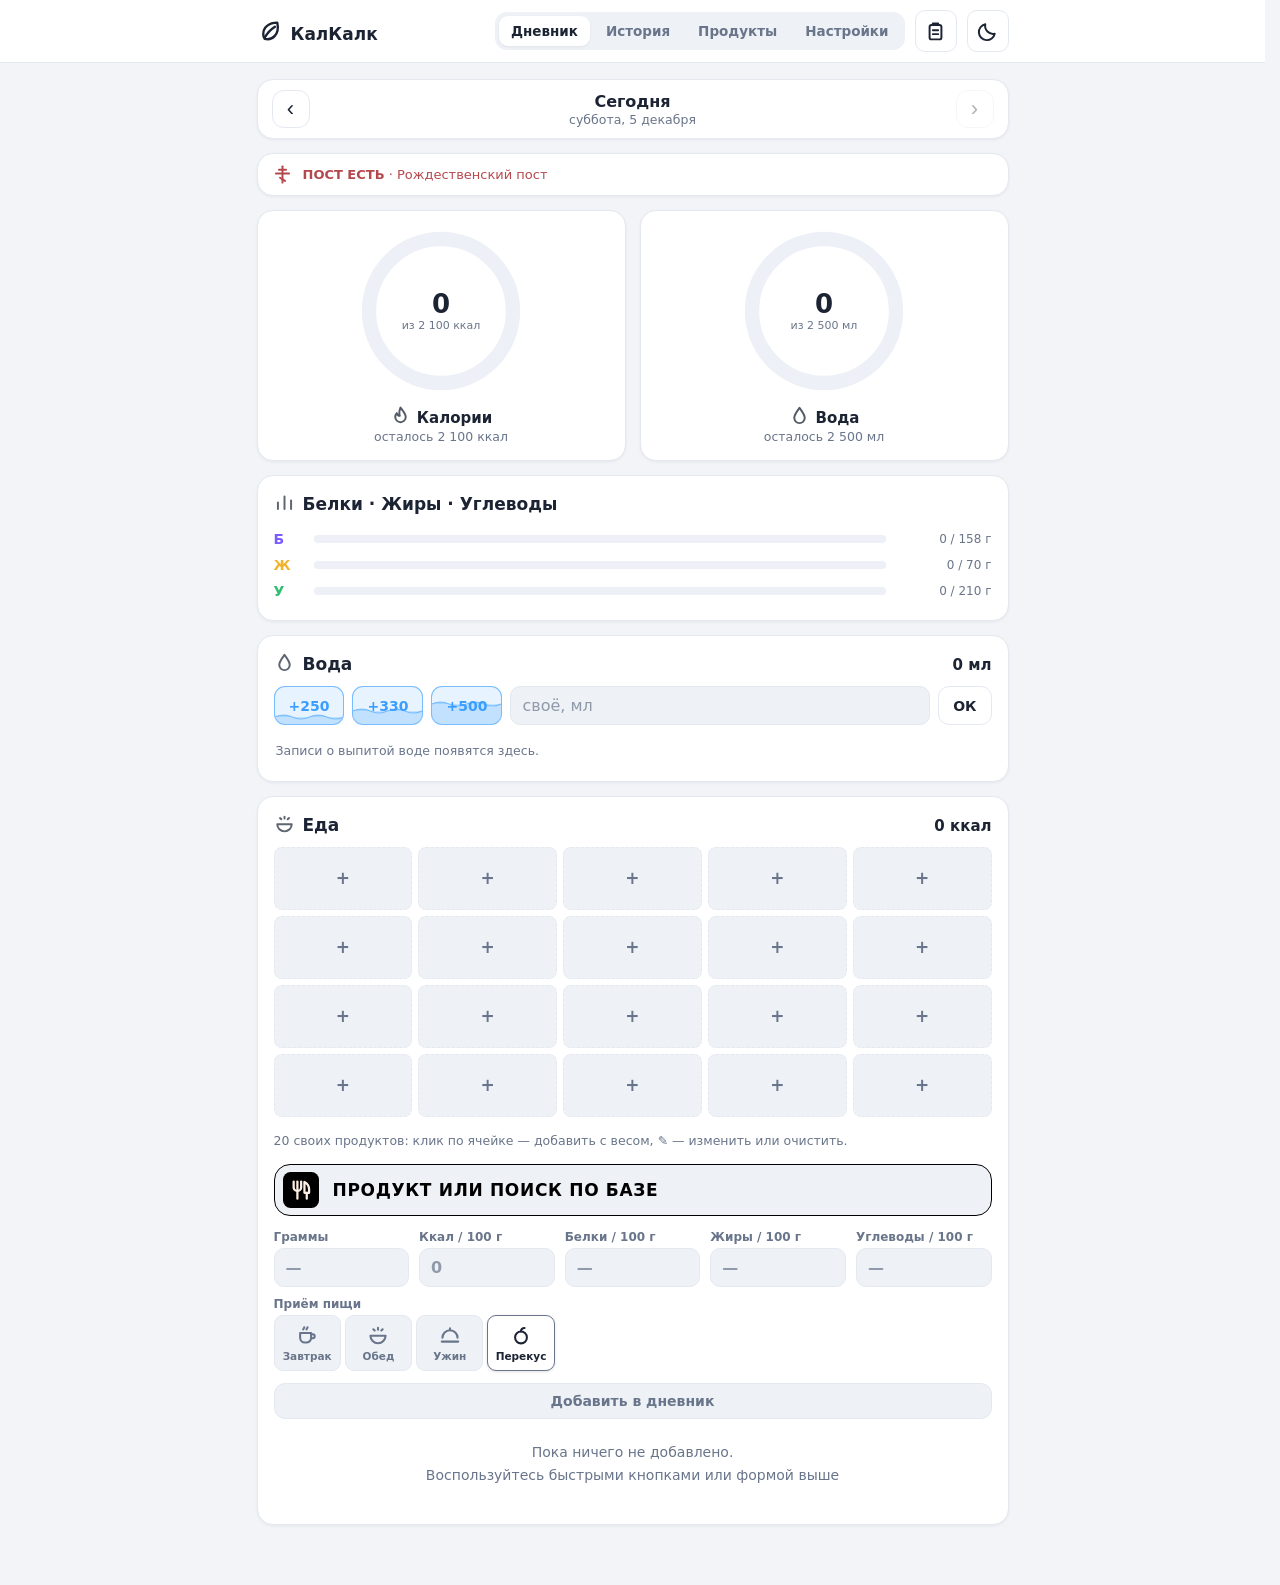
==== calcalk/index.html @ 1eb7617d "CalCalk: +4px left padding for meal icons in plate (styles.css v53)" ====
<!DOCTYPE html>
<html lang="ru">
<head>
<meta charset="UTF-8">
<meta name="viewport" content="width=device-width, initial-scale=1.0, viewport-fit=cover">
<meta name="description" content="КалКалк — простой трекер калорий и воды. Данные хранятся в вашем браузере.">
<title>КалКалк — калории и вода</title>
<link rel="icon" href="data:image/svg+xml,%3Csvg xmlns='http://www.w3.org/2000/svg' viewBox='0 0 100 100'%3E%3Ctext y='.9em' font-size='90'%3E%F0%9F%A5%97%3C/text%3E%3C/svg%3E">
<script>
/* Раннее применение темы, чтобы не мигал светлый фон в тёмной теме */
(function () {
  var t = null;
  try {
    var raw = localStorage.getItem('calcalk_v1');
    if (raw) { var s = JSON.parse(raw); if (s && s.settings) t = s.settings.theme; }
  } catch (e) {}
  if (t !== 'light' && t !== 'dark') {
    t = window.matchMedia && matchMedia('(prefers-color-scheme: dark)').matches ? 'dark' : 'light';
  }
  document.documentElement.dataset.theme = t;
})();
</script>
<link rel="stylesheet" href="styles.css?v=53">
</head>
<body>

<header class="topbar">
  <div class="topbar-inner">
    <div class="brand"><span class="ic" data-ico="leaf"></span>КалКалк</div>
    <nav class="tabs">
      <button class="tab active" data-tab="diary">Дневник</button>
      <button class="tab" data-tab="history">История</button>
      <button class="tab" data-tab="products">Продукты</button>
      <button class="tab" data-tab="settings">Настройки</button>
    </nav>
    <a class="icon-btn" href="../" title="Вернуться в TODOCITY — списки дел" aria-label="Вернуться в TODOCITY"><span class="ic" data-ico="clipboard"></span></a>
    <button class="icon-btn" id="themeBtn" title="Сменить тему"></button>
  </div>
</header>

<main>
  <!-- ================= ДНЕВНИК ================= -->
  <section class="view" id="view-diary">

    <div class="card date-nav">
      <button class="nav-btn" id="prevDay" aria-label="Предыдущий день">‹</button>
      <div class="date-label">
        <span class="date-main" id="dateMain">Сегодня</span>
        <span class="date-sub" id="dateSub"></span>
      </div>
      <button class="nav-btn" id="nextDay" aria-label="Следующий день">›</button>
    </div>

    <div class="card fast-banner none" id="fastBanner" hidden></div>

    <div class="rings-row">
      <div class="card ring-card">
        <div class="ring-wrap">
          <svg viewBox="0 0 140 140" aria-hidden="true">
            <circle class="ring-bg" cx="70" cy="70" r="60"></circle>
            <circle class="ring-val kcal" id="kcalRing" cx="70" cy="70" r="60"></circle>
          </svg>
          <div class="ring-center">
            <span class="ring-num" id="kcalNum">0</span>
            <span class="ring-cap" id="kcalCap"></span>
          </div>
        </div>
        <div class="ring-title"><span class="ic" data-ico="flame"></span>Калории</div>
        <div class="ring-foot" id="kcalFoot"></div>
      </div>

      <div class="card ring-card">
        <div class="ring-wrap">
          <svg viewBox="0 0 140 140" aria-hidden="true">
            <circle class="ring-bg" cx="70" cy="70" r="60"></circle>
            <circle class="ring-val water" id="waterRing" cx="70" cy="70" r="60"></circle>
          </svg>
          <div class="ring-center">
            <span class="ring-num" id="waterNum">0</span>
            <span class="ring-cap" id="waterCap"></span>
          </div>
        </div>
        <div class="ring-title"><span class="ic" data-ico="droplet"></span>Вода</div>
        <div class="ring-foot" id="waterFoot"></div>
      </div>
    </div>

    <div class="card">
      <div class="section-head"><h2><span class="ic" data-ico="macro"></span>Белки · Жиры · Углеводы</h2></div>
      <div id="macrosBox"></div>
    </div>

    <div class="card section">
      <div class="section-head">
        <h2><span class="ic" data-ico="droplet"></span>Вода</h2>
        <span class="section-total" id="waterTotal">0 мл</span>
      </div>
      <div class="water-actions">
        <button type="button" class="btn water-quick" data-ml="250">+250</button>
        <button type="button" class="btn water-quick" data-ml="330">+330</button>
        <button type="button" class="btn water-quick" data-ml="500">+500</button>
        <form id="waterForm" class="water-custom">
          <input type="number" id="waterInput" min="1" step="1" placeholder="своё, мл">
          <button class="btn" type="submit">ОК</button>
        </form>
      </div>
      <div class="water-log" id="waterLog"></div>
    </div>

    <div class="card section">
      <div class="section-head">
        <h2><span class="ic" data-ico="bowl"></span>Еда</h2>
        <span class="section-total" id="kcalTotal">0 ккал</span>
      </div>
      <div class="quick-chips" id="quickChips"></div>
      <p class="hint">20 своих продуктов: клик по ячейке — добавить с весом, <b>✎</b> — изменить или очистить.</p>

      <form id="foodForm" class="food-form" autocomplete="off">
        <div class="food-name-wrap">
          <span class="ic field-ic" data-ico="utensils"></span>
          <input id="foodName" placeholder="Продукт или поиск по базе">
          <div class="suggest" id="suggestBox"></div>
        </div>
        <div class="food-grid">
          <label>Граммы<input id="foodGrams" type="number" min="0" step="1" placeholder="—"></label>
          <label>Ккал / 100 г<input id="foodKcal" type="number" min="0" step="1" placeholder="0" required></label>
          <label>Белки / 100 г<input id="foodP" type="number" min="0" step="0.1" placeholder="—"></label>
          <label>Жиры / 100 г<input id="foodF" type="number" min="0" step="0.1" placeholder="—"></label>
          <label>Углеводы / 100 г<input id="foodC" type="number" min="0" step="0.1" placeholder="—"></label>
          <label class="span2">Приём пищи<div class="meal-picker" id="mealPicker"></div><input type="hidden" id="foodMeal" value=""></label>
        </div>
        <div class="food-submit-row">
          <button class="btn primary" type="submit" id="addFoodBtn">Добавить в дневник</button>
          <button class="btn" type="button" id="cancelFoodBtn" hidden title="Очистить форму ввода">Отмена</button>
        </div>
      </form>

      <div id="mealList"></div>
    </div>
  </section>

  <!-- ================= ИСТОРИЯ ================= -->
  <section class="view hidden" id="view-history">
    <h2 class="view-title"><span class="ic big" data-ico="chart"></span>История</h2>
    <div class="card" id="historyBox"></div>
    <p class="hint center">Нажмите на день, чтобы открыть его в дневнике.</p>
  </section>

  <!-- ================= БАЗА ПРОДУКТОВ ================= -->
  <section class="view hidden" id="view-products">
    <h2 class="view-title"><span class="ic big" data-ico="list"></span>База продуктов</h2>
    <div class="card">
      <div class="products-toolbar">
        <input id="dbSearch" type="text" placeholder="Поиск по названию…" maxlength="40">
        <button class="btn primary" id="dbAddBtn" type="button">+ Добавить</button>
      </div>
      <div id="dbList"></div>
      <p class="hint">Значения — на 100 г. Правки и свои продукты сохраняются в аккаунте и синхронизируются.</p>
    </div>
  </section>

  <!-- ================= НАСТРОЙКИ ================= -->
  <section class="view hidden" id="view-settings">
    <h2 class="view-title"><span class="ic big" data-ico="sliders"></span>Настройки</h2>

    <div class="card" id="accountCard" style="display:none">
      <h3 class="card-title"><span class="ic" data-ico="user"></span>Аккаунт</h3>
      <p class="hint" style="margin:0 0 8px">Единый аккаунт с TODOCITY — дневник синхронизируется с сервером. Вход и выход — в настройках TODOCITY.</p>
      <p style="margin:0;font-weight:700"><span id="accountName"></span> · <span id="accountSyncStatus" style="font-weight:400;opacity:.7"></span></p>
      <div class="btn-row" style="margin-top:10px">
        <button class="btn" id="ccSyncBtn"><span class="ic" data-ico="sync"></span>Синхронизировать</button>
        <a class="btn" href="../" style="text-decoration:none">← В TODOCITY</a>
      </div>
    </div>

    <div class="card">
      <h3 class="card-title"><span class="ic" data-ico="user"></span>Профиль</h3>
      <div class="food-grid">
        <label>Пол
          <select id="inGender">
            <option value="male">Мужской</option>
            <option value="female">Женский</option>
          </select>
        </label>
        <label>Возраст<input id="inAge" type="number" min="10" max="100" step="1"></label>
        <label>Вес, кг<input id="inWeight" type="number" min="30" max="300" step="0.1"></label>
        <label>Рост, см<input id="inHeight" type="number" min="120" max="230" step="1"></label>
        <label class="span2">Активность<select id="inActivity"></select></label>
        <label class="span2">Цель<select id="inAim"></select></label>
      </div>
      <p class="hint">Профиль сохраняется автоматически при изменении полей.</p>
    </div>

    <div class="card">
      <h3 class="card-title"><span class="ic" data-ico="target"></span>Дневные цели</h3>
      <div class="food-grid">
        <label>Калории, ккал<input id="inKcalGoal" type="number" min="500" max="8000" step="10"></label>
        <label>Вода, мл<input id="inWaterGoal" type="number" min="500" max="8000" step="50"></label>
      </div>
      <div class="btn-row">
        <button class="btn" id="calcKcal"><span class="ic" data-ico="calc"></span>Рассчитать калории по профилю</button>
        <button class="btn" id="calcWater"><span class="ic" data-ico="droplet"></span>Рассчитать воду (30 мл × вес)</button>
      </div>
      <p class="hint">Расчёт калорий — по формуле Миффлина — Сан Жеора с учётом активности и цели (±15%). Цели сохраняются автоматически.</p>
    </div>

    <div class="card">
    <div class="card">
      <h3 class="card-title"><span class="ic" data-ico="cross"></span>Индикатор поста</h3>
      <label class="switch-row">
        <span>Показывать пост в дневнике<small>Православный календарь: можно ли сегодня мясо и алкоголь</small></span>
        <input type="checkbox" id="inFastBanner" checked>
      </label>
    </div>

    <div class="card">
      <h3 class="card-title"><span class="ic" data-ico="data"></span>Данные</h3>
      <p class="hint">Все записи хранятся только в этом браузере (localStorage). Для переноса на другое устройство или резервной копии используйте экспорт в JSON-файл.</p>
      <div class="btn-row">
        <button class="btn" id="exportBtn"><span class="ic" data-ico="download"></span>Экспорт (JSON)</button>
        <button class="btn" id="importBtn"><span class="ic" data-ico="upload"></span>Импорт</button>
        <input type="file" id="importFile" accept=".json,application/json" hidden>
        <button class="btn danger" id="resetBtn"><span class="ic" data-ico="trash"></span>Сбросить всё</button>
      </div>
    </div>
  </section>
</main>

<div id="toast" role="status"></div>

<script src="app.js?v=26"></script>
</body>
</html>
---- calcalk/styles.css ----
/* ============================================================
   КалКалк — стили
   Тема: светлая / тёмная через [data-theme] на <html>
   ============================================================ */

:root {
  --bg: #f2f4f8;
  --card: #ffffff;
  --border: #e4e8f0;
  --text: #1c2434;
  --muted: #69758a;
  --shadow: 0 1px 3px rgba(16, 24, 40, .06);
  --ring-track: #edf0f6;
  --bg-inset: #eef1f6;
  --kcal: #ff7a45;
  --water: #3b9eff;
  --danger: #e5484d;
  --ok: #2fbf71;
  --focus: rgba(59, 158, 255, .35);
  --toast-bg: #2a3346;
}

[data-theme="dark"] {
  --bg: #0e131b;
  --card: #161d29;
  --border: #243044;
  --text: #e9eef7;
  --muted: #8d9ab1;
  --shadow: none;
  --ring-track: #222c3d;
  --bg-inset: #1d2635;
  --kcal: #ff8f5e;
  --water: #54adff;
  --danger: #ff6b6e;
  --ok: #3dd68c;
  --focus: rgba(84, 173, 255, .4);
  --toast-bg: #e9eef7;
}

* { box-sizing: border-box; }

html { -webkit-text-size-adjust: 100%; }

body {
  margin: 0;
  font-family: system-ui, -apple-system, "Segoe UI", Roboto, "Helvetica Neue", Arial, sans-serif;
  background: var(--bg);
  color: var(--text);
  -webkit-font-smoothing: antialiased;
  min-height: 100vh;
}

:focus-visible { outline: 2px solid var(--water); outline-offset: 2px; }

/* ---------- Шапка ---------- */

.topbar {
  position: sticky;
  top: 0;
  z-index: 50;
  background: var(--card);
  border-bottom: 1px solid var(--border);
}

.topbar-inner {
  max-width: 780px;
  margin: 0 auto;
  display: flex;
  align-items: center;
  gap: 10px;
  padding: 10px 14px;
}

.brand { font-weight: 800; font-size: 17px; white-space: nowrap; }

.tabs {
  display: flex;
  gap: 4px;
  margin-left: auto;
  background: var(--bg-inset);
  border-radius: 12px;
  padding: 4px;
}

.tab {
  border: 0;
  background: transparent;
  padding: 7px 12px;
  border-radius: 9px;
  color: var(--muted);
  cursor: pointer;
  font: inherit;
  font-size: 13.5px;
  font-weight: 600;
  transition: color .15s, background .15s;
}

.tab.active {
  background: var(--card);
  color: var(--text);
  box-shadow: var(--shadow);
}

.icon-btn {
  width: 42px;
  height: 42px;
  border-radius: 10px;
  border: 1px solid var(--border);
  background: var(--card);
  font-size: 15px;
  cursor: pointer;
  flex-shrink: 0;
}

/* ---------- Каркас ---------- */

main {
  max-width: 780px;
  margin: 0 auto;
  padding: 16px 14px 60px;
}

.view { display: grid; gap: 14px; }
.hidden { display: none !important; }

.view-title { font-size: 20px; margin: 4px 2px 0; }

.card {
  background: var(--card);
  border: 1px solid var(--border);
  border-radius: 16px;
  padding: 16px;
  box-shadow: var(--shadow);
}

.card-title { margin: 0 0 12px; font-size: 16px; }

.hint {
  font-size: 12.5px;
  color: var(--muted);
  line-height: 1.55;
  margin: 10px 0 0;
}

.center { text-align: center; }

/* ---------- Навигация по датам ---------- */

.date-nav {
  display: flex;
  align-items: center;
  gap: 8px;
  padding: 10px 14px;
}

.nav-btn {
  width: 38px;
  height: 38px;
  border-radius: 12px;
  border: 1px solid var(--border);
  background: var(--card);
  color: var(--text);
  font-size: 22px;
  line-height: 1;
  cursor: pointer;
}

.nav-btn:disabled { opacity: .35; cursor: default; }

.date-label {
  flex: 1;
  display: flex;
  flex-direction: column;
  align-items: center;
  gap: 1px;
}

.date-main { font-weight: 800; font-size: 16px; }
.date-sub { font-size: 12.5px; color: var(--muted); }

/* ---------- Кольца прогресса ---------- */

.rings-row {
  display: grid;
  grid-template-columns: 1fr 1fr;
  gap: 14px;
}

.ring-card { text-align: center; }

.ring-wrap {
  position: relative;
  width: min(168px, 100%);
  margin: 0 auto;
}

.ring-wrap svg { display: block; width: 100%; }

.ring-bg {
  fill: none;
  stroke: var(--ring-track);
  stroke-width: 12;
}

.ring-val {
  fill: none;
  stroke-width: 12;
  stroke-linecap: round;
  transform: rotate(-90deg);
  transform-origin: 50% 50%;
  stroke-dasharray: 376.99;
  stroke-dashoffset: 376.99;
  transition: stroke-dashoffset .5s ease, stroke .3s;
}

.ring-val.kcal { stroke: var(--kcal); }
.ring-val.water { stroke: var(--water); }
.ring-val.over { stroke: var(--danger); }

.ring-center {
  position: absolute;
  inset: 0;
  display: flex;
  flex-direction: column;
  align-items: center;
  justify-content: center;
  gap: 1px;
}

.ring-num { font-size: 26px; font-weight: 800; line-height: 1.1; }
.ring-cap { font-size: 11px; color: var(--muted); }

.ring-title { font-weight: 700; margin-top: 10px; font-size: 15px; }
.ring-foot { font-size: 12.5px; color: var(--muted); margin-top: 2px; }
.ring-foot.bad { color: var(--danger); font-weight: 600; }

/* ---------- Макронутриенты ---------- */

.macro {
  display: grid;
  grid-template-columns: 30px 1fr 96px;
  gap: 10px;
  align-items: center;
  font-size: 13px;
  padding: 5px 0;
}

.macro-l { font-weight: 800; font-size: 14px; }
.macro-v { color: var(--muted); font-size: 12px; text-align: right; white-space: nowrap; }

.macro-bar {
  height: 8px;
  border-radius: 5px;
  background: var(--ring-track);
  overflow: hidden;
}

.macro-fill { height: 100%; border-radius: 5px; transition: width .4s; }

/* ---------- Секции ---------- */

.section-head {
  display: flex;
  justify-content: space-between;
  align-items: baseline;
  gap: 10px;
  margin-bottom: 12px;
}

.section-head h2 { margin: 0; font-size: 17px; }
.section-total { font-weight: 800; font-size: 15px; }

/* ---------- Кнопки и формы ---------- */

.btn {
  padding: 9px 14px;
  border-radius: 11px;
  border: 1px solid var(--border);
  background: var(--card);
  color: var(--text);
  font: inherit;
  font-size: 14px;
  font-weight: 600;
  cursor: pointer;
  transition: border-color .15s, background .15s, transform .1s;
}

.btn:hover { border-color: var(--muted); }
.btn:active { transform: scale(.98); }

.btn.primary {
  background: linear-gradient(135deg, #ff8a3d, #ff6a2b);
  border: none;
  color: #fff;
}

.btn.primary:hover { filter: brightness(1.05); }

.btn.danger { color: var(--danger); border-color: rgba(229, 72, 77, .4); }
.btn.danger:hover { background: rgba(229, 72, 77, .08); }

.btn.wide { width: 100%; margin-top: 12px; }

.btn-row { display: flex; flex-wrap: wrap; gap: 8px; margin-top: 12px; }

input, select {
  width: 100%;
  padding: 9px 11px;
  border-radius: 10px;
  border: 1px solid var(--border);
  background: var(--bg-inset);
  color: var(--text);
  font: inherit;
  font-size: 16px;
}

input:focus, select:focus {
  outline: none;
  border-color: var(--water);
  box-shadow: 0 0 0 3px var(--focus);
}

input::placeholder { color: var(--muted); opacity: .7; }

/* ---------- Вода ---------- */

.water-actions {
  display: flex;
  flex-wrap: wrap;
  gap: 8px;
  align-items: stretch;
  margin-bottom: 12px;
}

.water-quick {
  background: rgba(59, 158, 255, .12);
  border-color: rgba(59, 158, 255, .65);
  color: var(--water);
  font-weight: 700;
}

[data-theme="dark"] .water-quick { background: rgba(84, 173, 255, .14); border-color: rgba(84, 173, 255, .4); }

.water-custom { display: flex; gap: 8px; flex: 1; min-width: 150px; }
.water-custom input { flex: 1; }

.water-log { display: flex; flex-direction: column; gap: 6px; }

/* Сворачиваемый список записей воды */
.water-log-toggle {
  display: inline-flex;
  align-items: center;
  gap: 7px;
  align-self: flex-start;
  border: none;
  background: none;
  cursor: pointer;
  font: inherit;
  font-size: 11.5px;
  font-weight: 700;
  text-transform: uppercase;
  letter-spacing: 0.06em;
  color: var(--muted);
  padding: 3px 0;
}
.water-log-toggle:hover { color: var(--text); }
.water-log-toggle .chev { font-style: normal; font-size: 10px; transition: transform 0.2s; }
.water-log-toggle.open .chev { transform: rotate(90deg); }
.water-rows { display: flex; flex-direction: column; gap: 5px; }
.water-row {
  display: flex;
  align-items: center;
  gap: 10px;
  padding: 7px 10px;
  border: 1px solid var(--border);
  border-radius: 10px;
  background: var(--bg-inset);
  font-size: 13px;
}
.water-time { color: var(--muted); font-variant-numeric: tabular-nums; min-width: 44px; }
.water-ml { font-weight: 700; color: var(--water); flex: 1; }
.water-del {
  border: none;
  background: none;
  color: var(--muted);
  font-size: 16px;
  line-height: 1;
  cursor: pointer;
  padding: 2px 6px;
  border-radius: 6px;
}
.water-del:hover { color: var(--danger); background: rgba(239, 68, 68, .1); }

.chip-del {
  border: none;
  background: none;
  color: inherit;
  font-size: 14px;
  line-height: 1;
  padding: 0 0 0 2px;
  cursor: pointer;
  opacity: .7;
}

.chip-del:hover { opacity: 1; color: var(--danger); }

/* ---------- Быстрые продукты ---------- */

.quick-chips {
  display: grid;
  grid-template-columns: repeat(5, 1fr);
  gap: 6px;
  margin-bottom: 14px;
}
@media (max-width: 640px) {
  .quick-chips { grid-template-columns: repeat(4, 1fr); }
}

/* Ячейка сохранённого продукта */
.chip.saved {
  display: flex;
  flex-direction: column;
  align-items: flex-start;
  gap: 2px;
  position: relative;
  min-height: 50px;
  padding: 8px 10px;
}
.chip-name {
  font-size: 12px;
  font-weight: 600;
  max-width: 100%;
  overflow: hidden;
  text-overflow: ellipsis;
  white-space: nowrap;
}
.chip-sub { font-size: 10.5px; opacity: 0.6; }
.chip.empty { border-style: dashed; color: var(--muted); font-size: 17px; line-height: 1; min-height: 50px; }
.chip-edit {
  position: absolute;
  top: 2px;
  right: 4px;
  font-style: normal;
  font-size: 13px;
  color: inherit;
  opacity: 0;
  padding: 2px;
  border-radius: 5px;
}
.chip:hover .chip-edit { opacity: 0.9; }
.chip-edit:hover { color: var(--accent); }
/* на сенсорных экранах наведения нет — карандаш виден всегда */
@media (hover: none) {
  .chip-edit { opacity: 0.85; }
}
/* свои цвета ячейки */
.chip.custom { border-color: transparent; }
.chip.custom .chip-sub { opacity: 0.75; }

/* Диалоги быстрых продуктов */
.qe-preview-wrap { font-size: 12px; color: var(--muted); display: flex; align-items: center; gap: 10px; }
#qePreview { width: 130px; cursor: default; }
.qd-overlay {
  position: fixed;
  inset: 0;
  background: rgba(0, 0, 0, 0.45);
  backdrop-filter: blur(6px);
  -webkit-backdrop-filter: blur(6px);
  display: flex;
  align-items: center;
  justify-content: center;
  z-index: 120;
  padding: 14px;
  animation: qdFade .18s ease-out;
}
@keyframes qdFade { from { opacity: 0; } to { opacity: 1; } }
.qd-card { width: min(360px, 100%); max-height: 86vh; overflow-y: auto; }

/* База продуктов */
.products-toolbar { display: flex; gap: 8px; margin-bottom: 12px; }
.products-toolbar input { flex: 1 1 auto; }
.db-row {
  display: flex;
  align-items: center;
  gap: 10px;
  padding: 9px 10px;
  border: 1px solid var(--border);
  border-radius: 10px;
  margin-bottom: 6px;
  flex-wrap: wrap;
}
.db-name { font-weight: 600; font-size: 13.5px; display: flex; align-items: center; gap: 7px; flex: 1 1 auto; min-width: 0; }
.db-kbzhu { font-size: 12px; color: var(--muted); white-space: nowrap; }
.db-edit {
  border: 0;
  background: none;
  color: var(--muted);
  font-size: 14px;
  cursor: pointer;
  padding: 4px 7px;
  border-radius: 6px;
}
.db-edit:hover { color: var(--accent); background: var(--bg-inset); }
.db-badge {
  font-size: 9.5px;
  font-weight: 700;
  text-transform: uppercase;
  letter-spacing: 0.04em;
  border-radius: 999px;
  padding: 2px 7px;
}
.db-badge.custom { background: rgba(45, 212, 191, 0.16); color: #14b8a6; }
.db-badge.edited { background: rgba(251, 191, 36, 0.16); color: #b45309; }

.chip {
  padding: 7px 12px;
  border-radius: 8px;
  border: 1px solid var(--border);
  background: var(--bg-inset);
  color: var(--text);
  font: inherit;
  font-size: 13px;
  font-weight: 600;
  cursor: pointer;
  transition: border-color .15s, background .15s;
}

.chip:hover { border-color: var(--water); }

/* ---------- Форма добавления еды ---------- */

.food-name-wrap {
  position: relative;
  margin: 0 0 14px;
}

.food-grid {
  display: grid;
  grid-template-columns: repeat(auto-fit, minmax(96px, 1fr));
  gap: 10px;
}

.food-grid label {
  display: flex;
  flex-direction: column;
  gap: 4px;
  font-size: 12px;
  font-weight: 600;
  color: var(--muted);
}

.food-grid .span2 { grid-column: span 2; }

.suggest {
  display: none;
  position: absolute;
  top: calc(100% + 6px);
  left: 0;
  right: 0;
  background: var(--card);
  border: 1px solid var(--border);
  border-radius: 12px;
  box-shadow: 0 10px 30px rgba(16, 24, 40, .18);
  max-height: 264px;
  overflow-y: auto;
  z-index: 30;
}

.suggest.open { display: block; }

.suggest-item {
  display: flex;
  justify-content: space-between;
  align-items: baseline;
  gap: 10px;
  padding: 9px 12px;
  cursor: pointer;
  font-size: 14px;
}

.suggest-item:hover { background: var(--bg-inset); }
.suggest-item small { color: var(--muted); font-size: 12px; white-space: nowrap; }

.suggest-empty {
  padding: 10px 12px;
  font-size: 13px;
  color: var(--muted);
}

/* ---------- Список приёмов пищи ---------- */

/* Строгая сетка списка еды: заголовок и строки — единые колонки,
   калории выровнены по одной вертикали, тонкие сплошные подчёркивания */
.meal-head,
.entry {
  display: grid;
  grid-template-columns: 44px 1fr 64px 28px;
  gap: 10px;
  align-items: center;
}

.meal-head {
  font-size: 12px;
  font-weight: 700;
  text-transform: uppercase;
  letter-spacing: 0.07em;
  color: var(--muted);
  padding: 10px 4px 7px;
  margin: 14px 0 0;
  background: rgba(255, 122, 69, .09);   /* бледно-оранжевая плашка */
  border-radius: 9px;
}
[data-theme="dark"] .meal-head { background: rgba(255, 143, 94, .10); }

.meal:first-child .meal-head { margin-top: 6px; }

.meal-ico { width: 16px; height: 16px; display: flex; align-items: center; color: var(--muted); margin-left: 4px; }
.meal-ico svg { width: 100%; height: 100%; }
.meal-sub {
  text-align: right;
  font-variant-numeric: tabular-nums;
  font-size: 14px;
  color: var(--kcal);
}
.meal-sub::after { content: ' ккал'; font-size: 9.5px; font-weight: 600; opacity: 0.7; }
.meal-spacer { width: 28px; }

.entry {
  padding: 7px 4px;
  margin: 0;
  border-bottom: 1px solid var(--border);
  cursor: pointer;
  border-radius: 8px;
}
.entry:hover { background: var(--bg-inset); }

.meal .entry:last-child { border-bottom: none; }

.entry-time { font-size: 11.5px; color: var(--muted); font-variant-numeric: tabular-nums; }
.entry-name { font-size: 14.5px; font-weight: 500; overflow-wrap: anywhere; }
.entry-name small { color: var(--muted); font-weight: 400; }
.entry-kcal {
  text-align: right;
  font-weight: 700;
  font-size: 12px;
  color: var(--muted);
  white-space: nowrap;
  font-variant-numeric: tabular-nums;
}
.entry-kcal::after { content: ' ккал'; font-size: 9.5px; font-weight: 600; opacity: 0.7; }

.del {
  width: 26px;
  height: 26px;
  border: none;
  border-radius: 8px;
  background: transparent;
  color: var(--muted);
  font-size: 16px;
  line-height: 1;
  cursor: pointer;
}

.del:hover { color: var(--danger); background: rgba(229, 72, 77, .1); }

.empty {
  padding: 22px 10px;
  text-align: center;
  color: var(--muted);
  font-size: 14px;
  line-height: 1.6;
}

.empty.inline { padding: 4px 2px; font-size: 12.5px; text-align: left; }

/* ---------- История ---------- */

.h-summary {
  font-size: 14px;
  margin-bottom: 6px;
  padding-bottom: 10px;
  border-bottom: 1px solid var(--border);
}

.h-summary .kcal { color: var(--kcal); }
.h-summary .water { color: var(--water); }

.h-row {
  display: grid;
  grid-template-columns: 104px 1fr 1fr;
  gap: 12px;
  align-items: center;
  padding: 10px 8px;
  border-radius: 10px;
  cursor: pointer;
  border-bottom: 1px solid var(--border);
}

.h-row:last-child { border-bottom: none; }
.h-row:hover { background: var(--bg-inset); }
.h-row.cur { background: var(--bg-inset); }

.h-date { font-size: 13px; font-weight: 600; color: var(--muted); }

.h-metric { display: flex; flex-direction: column; gap: 4px; }
.h-num { font-size: 13.5px; font-weight: 700; }
.h-num.kcal { color: var(--kcal); }
.h-num.water { color: var(--water); }
.h-num.bad { color: var(--danger); }

.h-bar {
  height: 6px;
  border-radius: 4px;
  background: var(--ring-track);
  overflow: hidden;
}

.h-fill { height: 100%; border-radius: 4px; transition: width .4s; }
.h-fill.kcal { background: var(--kcal); }
.h-fill.water { background: var(--water); }

/* ---------- Тост ---------- */

#toast {
  position: fixed;
  left: 50%;
  bottom: 24px;
  transform: translate(-50%, 16px);
  background: var(--toast-bg);
  color: #fff;
  padding: 10px 18px;
  border-radius: 12px;
  font-size: 14px;
  font-weight: 600;
  box-shadow: 0 8px 24px rgba(16, 24, 40, .25);
  opacity: 0;
  pointer-events: none;
  transition: opacity .25s, transform .25s;
  z-index: 100;
  max-width: calc(100vw - 32px);
  text-align: center;
}

[data-theme="dark"] #toast { color: #1c2434; }

#toast.show { opacity: 1; transform: translate(-50%, 0); }

/* ---------- Узкие экраны ---------- */
.topbar-inner { flex-wrap: wrap; }
.tabs { flex-wrap: wrap; }

@media (max-width: 430px) {
  .ring-num { font-size: 22px; }
  .brand { font-size: 15px; }
  .tab { padding: 7px 9px; font-size: 12.5px; }
  .card { padding: 14px; }
  .h-row { grid-template-columns: 88px 1fr 1fr; gap: 8px; }
}

/* Монохромные иконки и переключатель приёма пищи */
.ic {
  display: inline-flex;
  align-items: center;
  width: 21px;
  height: 21px;
  margin-right: 8px;
  vertical-align: -3px;
  color: inherit;
  opacity: 0.75;
  flex-shrink: 0;
}
.ic svg { width: 100%; height: 100%; }
.ic.big { width: 27px; height: 27px; vertical-align: -5px; }
.btn .ic { opacity: 0.8; }
.card-title .ic { margin-right: 8px; }
.brand .ic { width: 25px; height: 25px; margin-right: 9px; opacity: 1; }
#themeBtn, a.icon-btn {
  display: inline-flex;
  align-items: center;
  justify-content: center;
  color: var(--text); /* контуры иконок: без этого кнопка берёт системный цвет и в тёмной теме нечитаема */
  text-decoration: none;
}
#themeBtn .ic, a.icon-btn .ic { margin: 0; opacity: 1; }
.ring-title .ic { margin-right: 6px; }
h2 .ic, h3 .ic { opacity: 0.7; }

.meal-picker {
  display: grid;
  grid-template-columns: repeat(4, 1fr);
  gap: 4px;
  width: 100%;
}
.mp-btn {
  display: flex;
  flex-direction: column;
  align-items: center;
  justify-content: center;
  gap: 4px;
  padding: 8px 4px;
  border: 1px solid var(--border);
  border-radius: 9px;
  background: var(--bg-inset);
  color: var(--muted);
  font: inherit;
  font-size: 10.5px;
  font-weight: 600;
  cursor: pointer;
  transition: color .15s, background .15s, border-color .15s;
}
.mp-btn svg { width: 22px; height: 22px; }
.mp-btn:hover { color: var(--text); }
.mp-btn.active {
  color: var(--text);
  background: var(--card);
  border-color: var(--muted);
  box-shadow: 0 1px 3px rgba(0,0,0,.12);
}

/* ---------- Поле продукта + кнопка «Добавить в дневник» ---------- */

/* Форма ввода продукта — отдельный блок-подложка (как карточка, только внутри «Еда»):
   рамка + радиус 16 + отступ 14px сверху = разрыв как между карточками */
.food-form {
  margin-top: 14px;
  background: var(--card);
  border-radius: 16px;
}

/* Поле продукта — главный ввод формы: крупнее, с иконкой поиска, читаемый плейсхолдер */
.food-name-wrap input {
  padding: 15px 13px 15px 58px;
  font-size: 17px;
  font-weight: 600;
  background: var(--bg-inset);
  border-color: #000;
  border-radius: 16px;
}
.food-name-wrap input::placeholder {
  font-weight: 600;
  font-size: 17px;
  color: #000;
  opacity: 1;
  text-transform: uppercase;
  letter-spacing: .04em;
}
.food-name-wrap .field-ic {
  position: absolute;
  left: 9px;
  top: 50%;
  transform: translateY(-50%);
  margin: 0;
  width: 36px;
  height: 36px;
  padding: 6px;
  border-radius: 7.65px;
  background: #000;
  color: #fdefe4;
  opacity: 1;
  pointer-events: none;
}
/* тёмная тема: плашка белая, приборы чёрные (инверсия) */
[data-theme="dark"] .food-name-wrap .field-ic {
  background: #fff;
  color: #000;
}
[data-theme="dark"] .food-name-wrap input { border-color: var(--text); }
[data-theme="dark"] .food-name-wrap input::placeholder { color: var(--text); }
/* активное поле — белая заливка (в тёмной теме текст инвертируется в чёрный) */
.food-name-wrap input:focus {
  background: #fff;
  border-color: #000;
}
[data-theme="dark"] .food-name-wrap input:focus { color: #000; }
[data-theme="dark"] .food-name-wrap input:focus::placeholder { color: #000; }

/* Кнопка «Добавить в дневник»: приглушена, пока нечего добавлять;
   оранжевый градиент (.btn.primary) — только с классом ready */
#addFoodBtn {
  background: var(--bg-inset);
  border: 1px solid var(--border);
  color: var(--muted);
}
#addFoodBtn:hover { border-color: var(--muted); }
#addFoodBtn.ready {
  background: linear-gradient(135deg, #ff8a3d, #ff6a2b);
  border: none;
  color: #fff;
}
#addFoodBtn.ready:hover { border: none; }

/* Ряд кнопок формы: «Добавить в дневник» растягивается, «Отмена» появляется при заполненной форме */
.food-submit-row { display: flex; flex-wrap: wrap; gap: 8px; margin-top: 12px; }
.food-submit-row #addFoodBtn { flex: 1 1 190px; width: auto; }
#cancelFoodBtn[hidden] { display: none; }
#cancelFoodBtn { flex: 0 0 auto; color: var(--muted); }

/* ---------- Попап веса быстрых продуктов: переработанный дизайн ---------- */
.qd-card { padding: 20px 18px 14px; }
.qd-head { display: flex; align-items: center; gap: 12px; margin-bottom: 4px; }
.qd-plate {
  width: 34px; height: 34px; border-radius: 9px;
  background: #000; color: #fdefe4;
  display: inline-flex; align-items: center; justify-content: center;
  flex-shrink: 0;
}
.qd-plate .ic { width: 20px; height: 20px; margin: 0; opacity: 1; }
[data-theme="dark"] .qd-plate { background: #fff; color: #000; }
.qd-head-text { min-width: 0; }
.qd-name { font-weight: 700; font-size: 15.5px; overflow-wrap: anywhere; line-height: 1.25; }
.qd-macros {
  font-size: 11.5px; color: var(--muted); margin-top: 2px;
  font-variant-numeric: tabular-nums; white-space: nowrap; overflow: hidden; text-overflow: ellipsis;
}
.qd-sec {
  font-size: 10.5px; font-weight: 700; text-transform: uppercase; letter-spacing: .06em;
  color: var(--muted); margin: 16px 0 8px;
}
.qd-weight { display: flex; gap: 8px; }
.qd-weight input {
  flex: 1; min-width: 0; text-align: center;
  font-size: 20px; font-weight: 700; padding: 10px 8px;
  font-variant-numeric: tabular-nums;
}
.qd-step {
  width: 46px; flex-shrink: 0;
  border-radius: 12px; border: 1px solid var(--border);
  background: var(--bg-inset); color: var(--text);
  font-size: 20px; line-height: 1; cursor: pointer;
}
.qd-step:hover { border-color: var(--muted); }
.qd-step:active { transform: scale(.96); }
.qd-quick-g { display: grid; grid-template-columns: repeat(5, 1fr); gap: 6px; margin-top: 8px; }
.qd-quick-g button {
  padding: 7px 0; border-radius: 9px;
  border: 1px solid var(--border); background: var(--card); color: var(--muted);
  font: inherit; font-size: 12.5px; font-weight: 600;
  cursor: pointer; font-variant-numeric: tabular-nums;
}
.qd-quick-g button:hover { color: var(--text); border-color: var(--muted); }
.qd-add { width: 100%; margin-top: 18px; }
.qd-cancel {
  display: block; width: 100%; margin-top: 6px;
  background: none; border: none;
  color: var(--muted); font: inherit; font-size: 13px;
  padding: 9px; cursor: pointer;
}
.qd-cancel:hover { color: var(--text); }

/* при открытом попапе — блокируем скролл страницы (скроллбар не режет вуаль);
   scrollbar-gutter резервирует место под скроллбар — контент не прыгает при открытии */
html { scrollbar-gutter: stable; }
body:has(.qd-overlay) { overflow: hidden; }

/* ---------- Индикатор поста в дневнике ---------- */
.fast-banner {
  display: flex;
  align-items: center;
  gap: 10px;
  padding: 10px 14px;
  font-size: 13px;
  line-height: 1.35;
}
.fast-banner .fb-ic { margin: 0; width: 21px; height: 21px; opacity: 1; flex-shrink: 0; }
.fast-banner b { font-weight: 700; }
.fast-banner.fast { color: #b5484d; }
.fast-banner.nomeat { color: #a8752f; }
.fast-banner.none { color: var(--ok); }
[data-theme="dark"] .fast-banner.fast { color: #e08185; }
[data-theme="dark"] .fast-banner.nomeat { color: #cf9e5f; }

/* ---------- Переключатель в настройках ---------- */
.switch-row {
  display: flex;
  align-items: center;
  justify-content: space-between;
  gap: 14px;
  font-size: 14px;
  cursor: pointer;
}
.switch-row small {
  display: block;
  font-size: 12px;
  color: var(--muted);
  margin-top: 3px;
  font-weight: 400;
}
.switch-row input[type="checkbox"] {
  width: 22px;
  height: 22px;
  flex-shrink: 0;
  accent-color: var(--water);
  cursor: pointer;
}

/* ---------- Вода в кнопках быстрых объёмов ---------- */
.water-quick { position: relative; overflow: hidden; }
.wq-water {
  position: absolute;
  left: 0; right: 0; bottom: 0;
  height: var(--lvl, 40%);
  pointer-events: none;
}
/* волна [0..8px] и тело воды [8px..дно] — вплотную, без наложения:
   наложение полупрозрачных слоёв давало тёмную прямую полосу под волной */
.wq-wave {
  position: absolute;
  top: 0; left: 0;
  width: 200%;
  height: 8px;
  display: block;
  animation: wqFlow 4s linear infinite;
}
.wq-wave path { fill: rgba(59, 158, 255, .22); }
.wq-crest { stroke: rgba(59, 158, 255, .55); stroke-width: 1.2; }
.wq-body { position: absolute; left: 0; right: 0; top: 8px; bottom: 0; background: rgba(59, 158, 255, .22); }
@keyframes wqFlow { from { transform: translateX(0); } to { transform: translateX(-50%); } }
[data-theme="dark"] .wq-wave path { fill: rgba(84, 173, 255, .18); }
[data-theme="dark"] .wq-body { background: rgba(84, 173, 255, .18); }
[data-theme="dark"] .wq-crest { stroke: rgba(255, 255, 255, .45); }
@media (prefers-reduced-motion: reduce) { .wq-wave { animation: none; } }
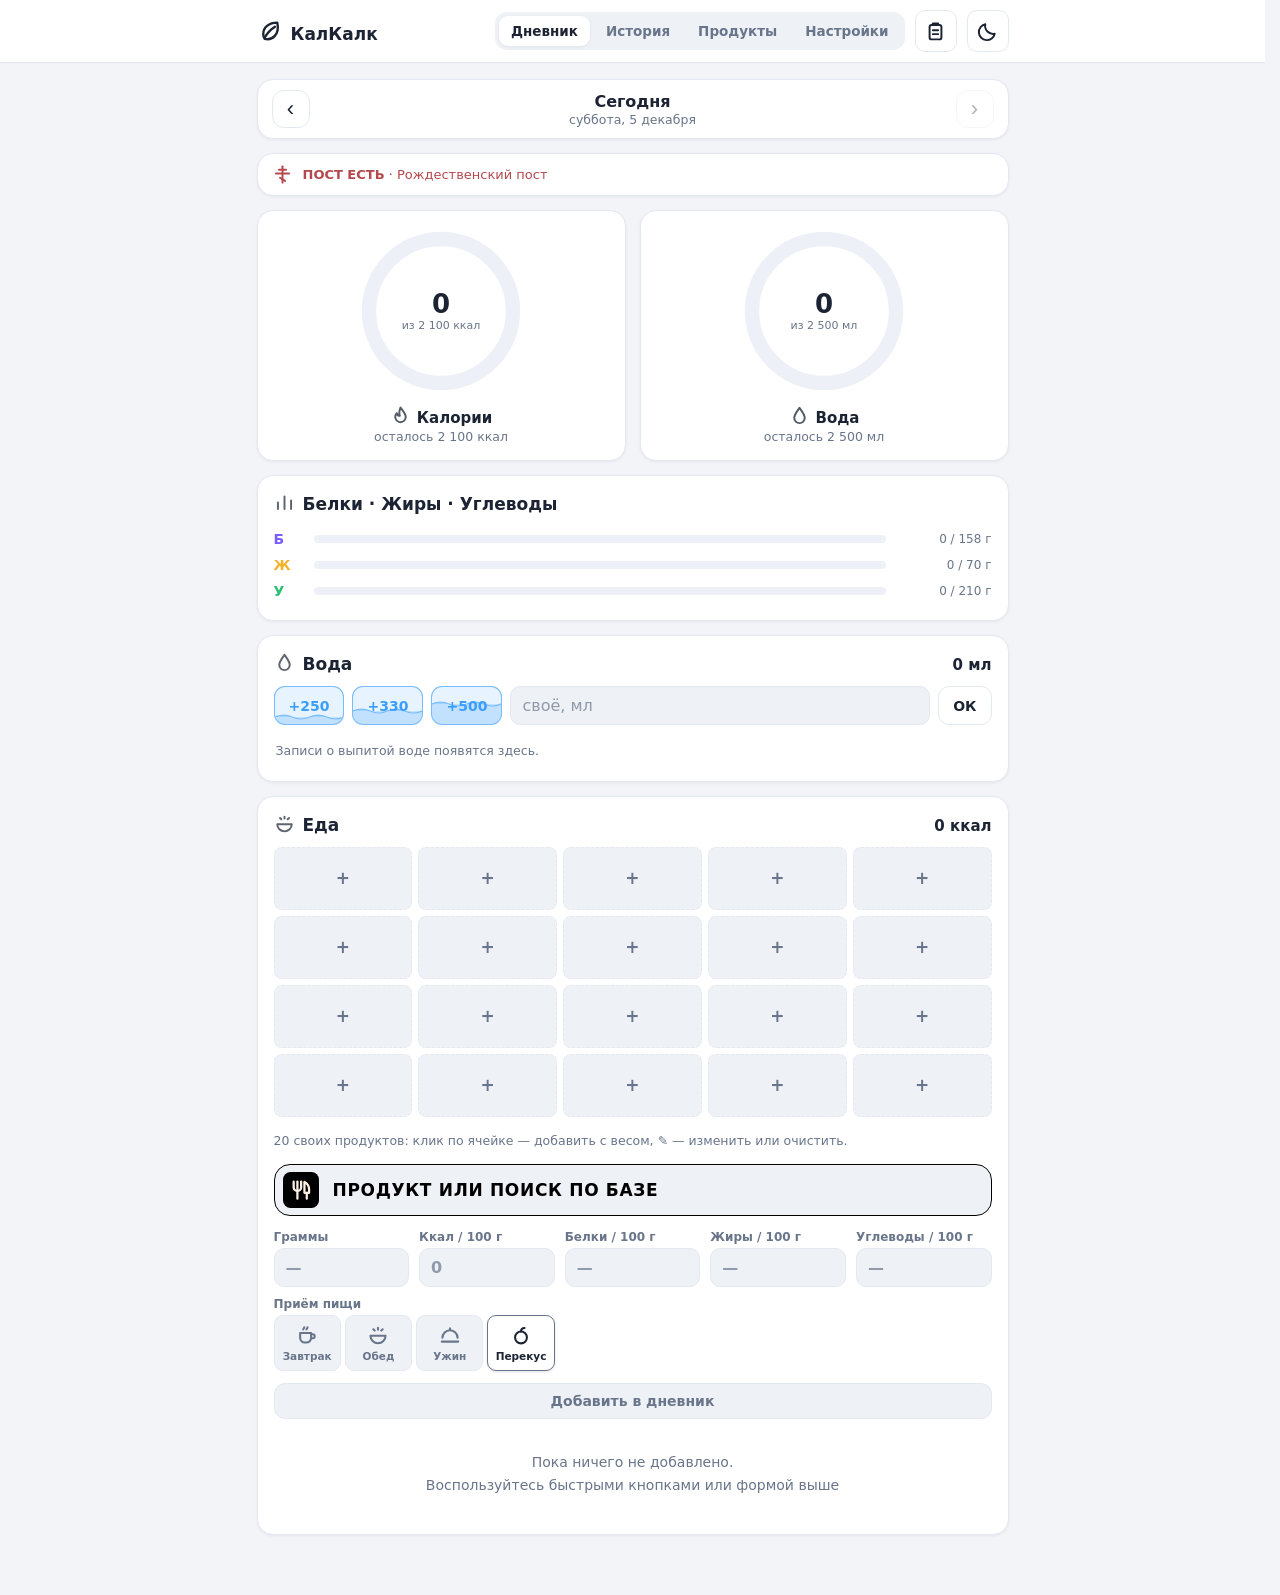
==== commit ca40ffa7: "CalCalk: 10px margin below add-to-diary button row (styles.css v54)" ====
--- a/calcalk/index.html
+++ b/calcalk/index.html
@@ -20,7 +20,7 @@
   document.documentElement.dataset.theme = t;
 })();
 </script>
-<link rel="stylesheet" href="styles.css?v=53">
+<link rel="stylesheet" href="styles.css?v=54">
 </head>
 <body>
 
--- a/calcalk/styles.css
+++ b/calcalk/styles.css
@@ -890,7 +890,7 @@
 #addFoodBtn.ready:hover { border: none; }
 
 /* Ряд кнопок формы: «Добавить в дневник» растягивается, «Отмена» появляется при заполненной форме */
-.food-submit-row { display: flex; flex-wrap: wrap; gap: 8px; margin-top: 12px; }
+.food-submit-row { display: flex; flex-wrap: wrap; gap: 8px; margin: 12px 0 10px; }
 .food-submit-row #addFoodBtn { flex: 1 1 190px; width: auto; }
 #cancelFoodBtn[hidden] { display: none; }
 #cancelFoodBtn { flex: 0 0 auto; color: var(--muted); }
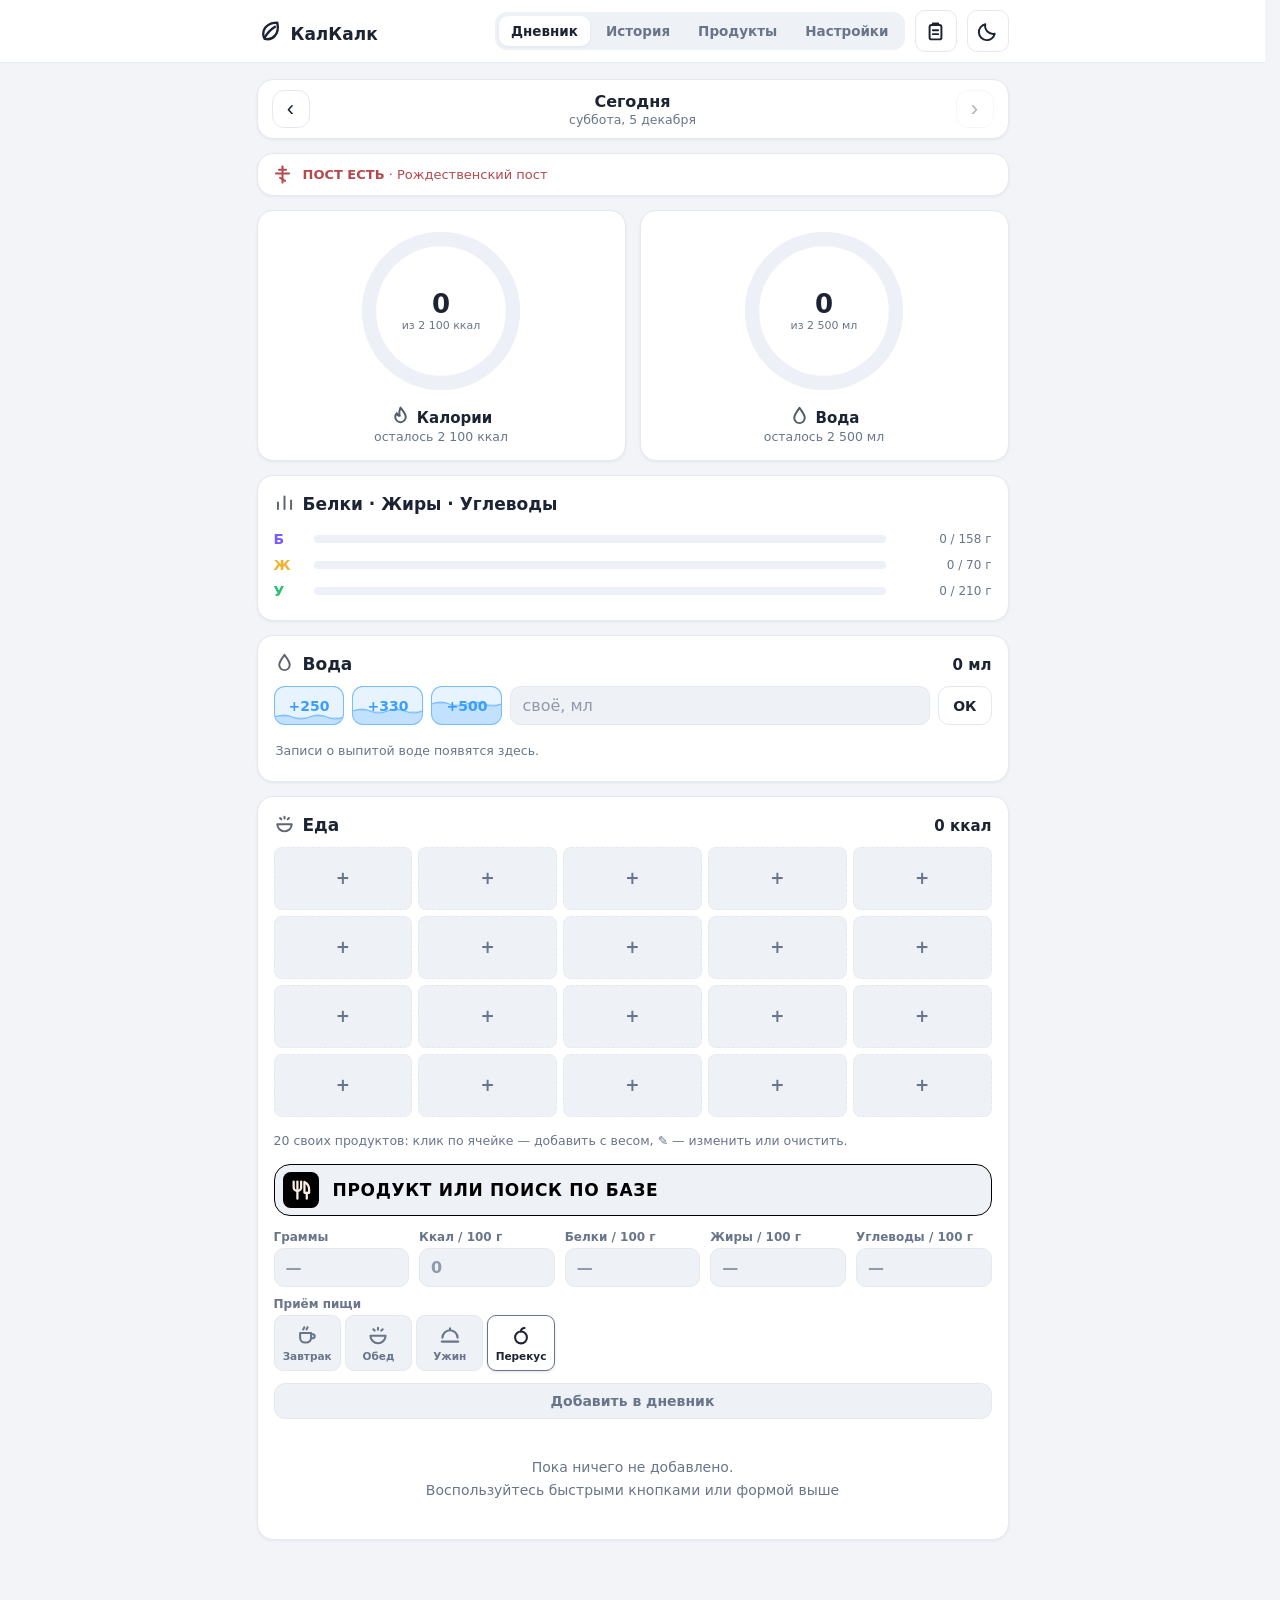
==== commit 5d935bb2: "CalCalk: margin below add button 10->15px (styles.css v55)" ====
--- a/calcalk/index.html
+++ b/calcalk/index.html
@@ -20,7 +20,7 @@
   document.documentElement.dataset.theme = t;
 })();
 </script>
-<link rel="stylesheet" href="styles.css?v=54">
+<link rel="stylesheet" href="styles.css?v=55">
 </head>
 <body>
 
--- a/calcalk/styles.css
+++ b/calcalk/styles.css
@@ -890,7 +890,7 @@
 #addFoodBtn.ready:hover { border: none; }
 
 /* Ряд кнопок формы: «Добавить в дневник» растягивается, «Отмена» появляется при заполненной форме */
-.food-submit-row { display: flex; flex-wrap: wrap; gap: 8px; margin: 12px 0 10px; }
+.food-submit-row { display: flex; flex-wrap: wrap; gap: 8px; margin: 12px 0 15px; }
 .food-submit-row #addFoodBtn { flex: 1 1 190px; width: auto; }
 #cancelFoodBtn[hidden] { display: none; }
 #cancelFoodBtn { flex: 0 0 auto; color: var(--muted); }
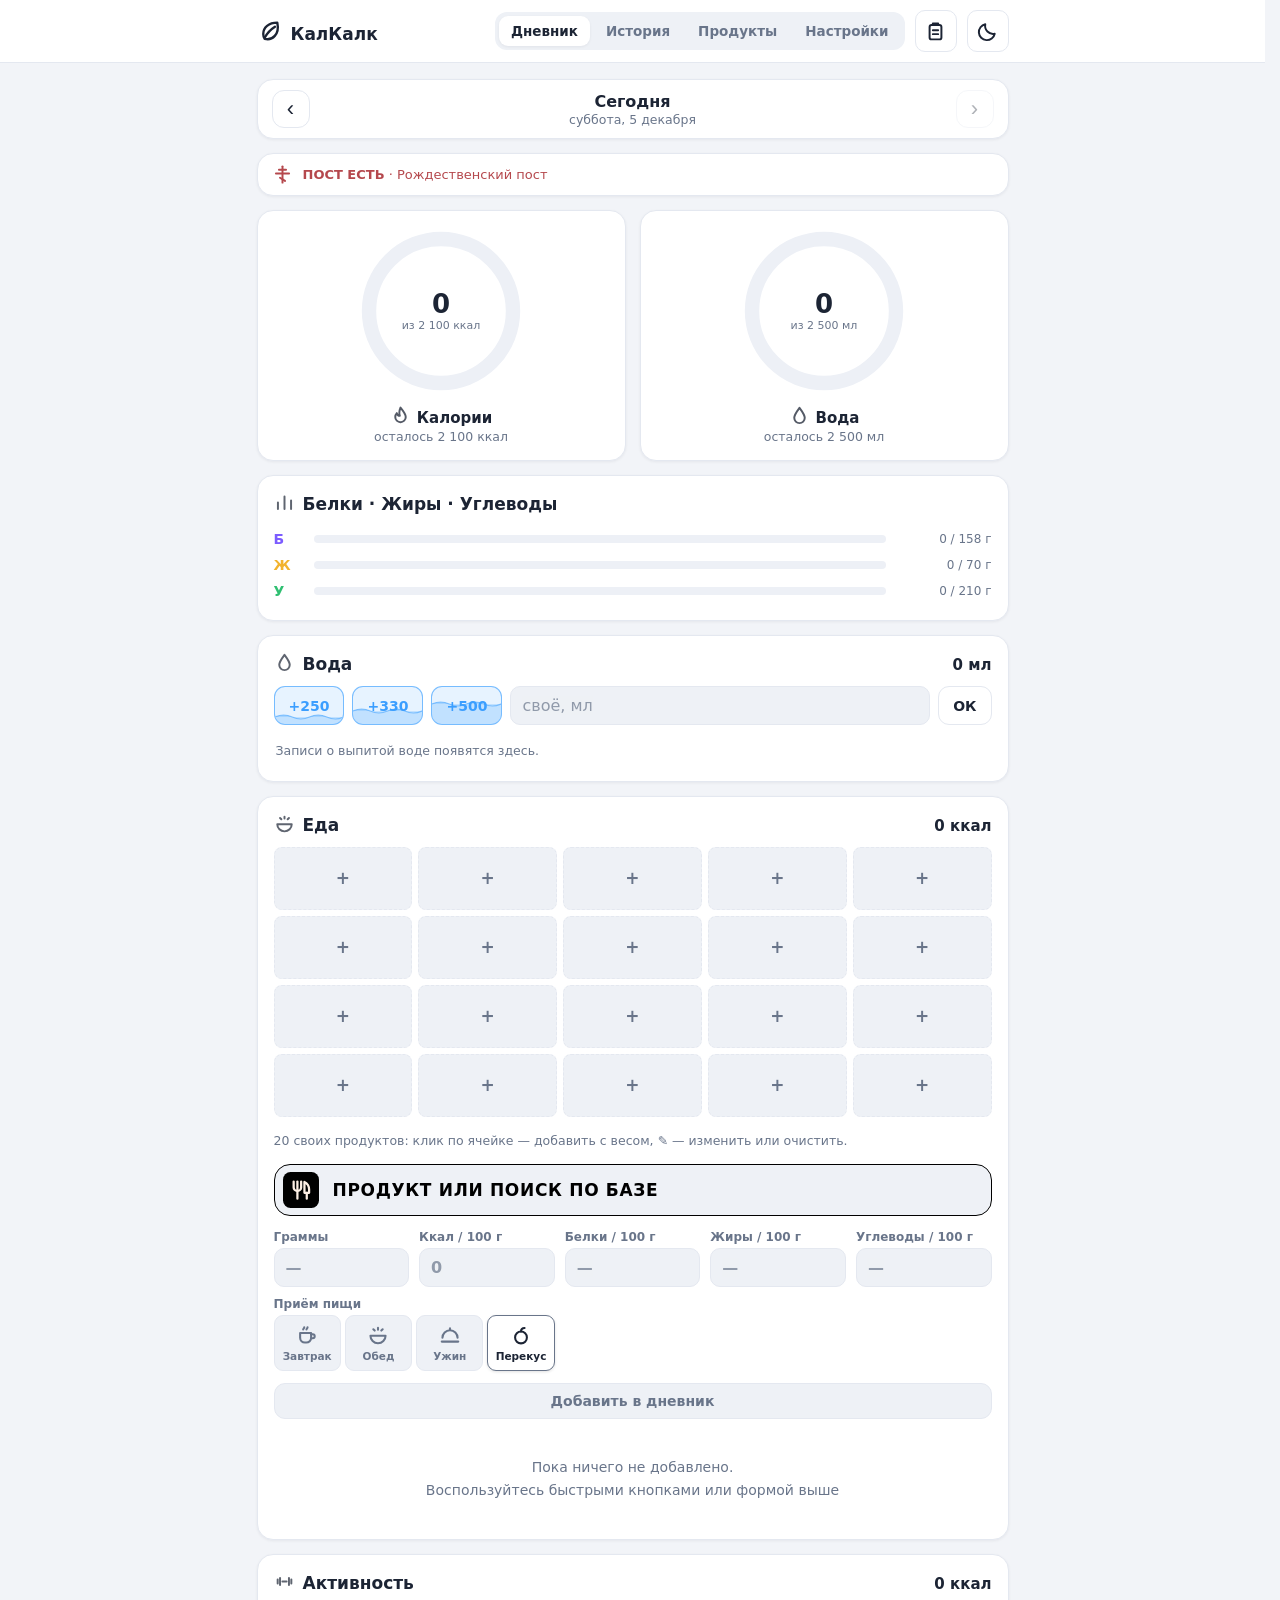
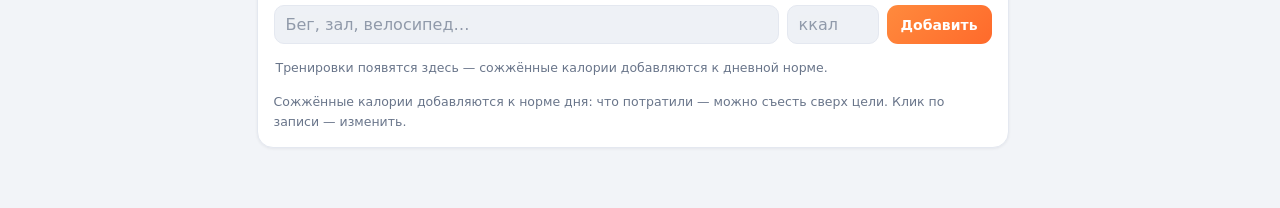
==== commit 223380bf: "CalCalk: sports activities - burned kcal added to daily calorie goal (app.js v27, styles.css v56)" ====
--- a/calcalk/index.html
+++ b/calcalk/index.html
@@ -20,7 +20,7 @@
   document.documentElement.dataset.theme = t;
 })();
 </script>
-<link rel="stylesheet" href="styles.css?v=55">
+<link rel="stylesheet" href="styles.css?v=56">
 </head>
 <body>
 
@@ -137,6 +137,21 @@
 
       <div id="mealList"></div>
     </div>
+
+    <div class="card section">
+      <div class="section-head">
+        <h2><span class="ic" data-ico="dumbbell"></span>Активность</h2>
+        <span class="section-total" id="burnTotal">0 ккал</span>
+      </div>
+      <form id="actForm" class="act-form" autocomplete="off">
+        <input id="actName" placeholder="Бег, зал, велосипед…" maxlength="40">
+        <input id="actKcal" type="number" min="1" max="5000" step="1" placeholder="ккал" inputmode="numeric">
+        <button class="btn primary" type="submit">Добавить</button>
+      </form>
+      <div class="act-chips" id="actChips"></div>
+      <div class="act-log" id="actLog"></div>
+      <p class="hint">Сожжённые калории добавляются к норме дня: что потратили — можно съесть сверх цели. Клик по записи — изменить.</p>
+    </div>
   </section>
 
   <!-- ================= ИСТОРИЯ ================= -->
@@ -205,7 +220,6 @@
     </div>
 
     <div class="card">
-    <div class="card">
       <h3 class="card-title"><span class="ic" data-ico="cross"></span>Индикатор поста</h3>
       <label class="switch-row">
         <span>Показывать пост в дневнике<small>Православный календарь: можно ли сегодня мясо и алкоголь</small></span>
@@ -228,6 +242,6 @@
 
 <div id="toast" role="status"></div>
 
-<script src="app.js?v=26"></script>
+<script src="app.js?v=27"></script>
 </body>
 </html>
--- a/calcalk/styles.css
+++ b/calcalk/styles.css
@@ -390,6 +390,50 @@
   border-radius: 6px;
 }
 .water-del:hover { color: var(--danger); background: rgba(239, 68, 68, .1); }
+
+/* ---------- Активность ---------- */
+
+.act-form { display: flex; gap: 8px; margin-bottom: 10px; }
+.act-form #actName { flex: 1; min-width: 130px; }
+.act-form #actKcal { width: 92px; flex: none; font-variant-numeric: tabular-nums; }
+
+.act-chips { display: flex; flex-wrap: wrap; gap: 6px; margin-bottom: 10px; }
+.act-chips:empty { display: none; }
+.act-chip {
+  border: 1px solid var(--border);
+  background: var(--bg-inset);
+  color: var(--muted);
+  font: inherit;
+  font-size: 12px;
+  font-weight: 600;
+  padding: 4px 11px;
+  border-radius: 999px;
+  cursor: pointer;
+  transition: color .15s, border-color .15s;
+}
+.act-chip:hover { color: var(--kcal); border-color: var(--kcal); }
+
+.act-log { display: flex; flex-direction: column; gap: 5px; }
+.act-row {
+  display: flex;
+  align-items: center;
+  gap: 10px;
+  padding: 7px 10px;
+  border: 1px solid var(--border);
+  border-radius: 10px;
+  background: var(--bg-inset);
+  font-size: 13px;
+  cursor: pointer;
+  transition: border-color .15s;
+}
+.act-row:hover { border-color: color-mix(in srgb, var(--kcal) 45%, var(--border)); }
+.act-time { color: var(--muted); font-variant-numeric: tabular-nums; min-width: 44px; }
+.act-name { flex: 1; font-weight: 600; overflow: hidden; text-overflow: ellipsis; white-space: nowrap; }
+.act-kcal { font-weight: 700; color: var(--kcal); font-variant-numeric: tabular-nums; }
+
+/* Сожжённое в подписи кольца калорий и в истории */
+.burn-note { color: var(--ok); font-weight: 700; }
+.h-burn { font-style: normal; color: var(--ok); font-size: 11.5px; font-weight: 700; margin-left: 3px; }
 
 .chip-del {
   border: none;
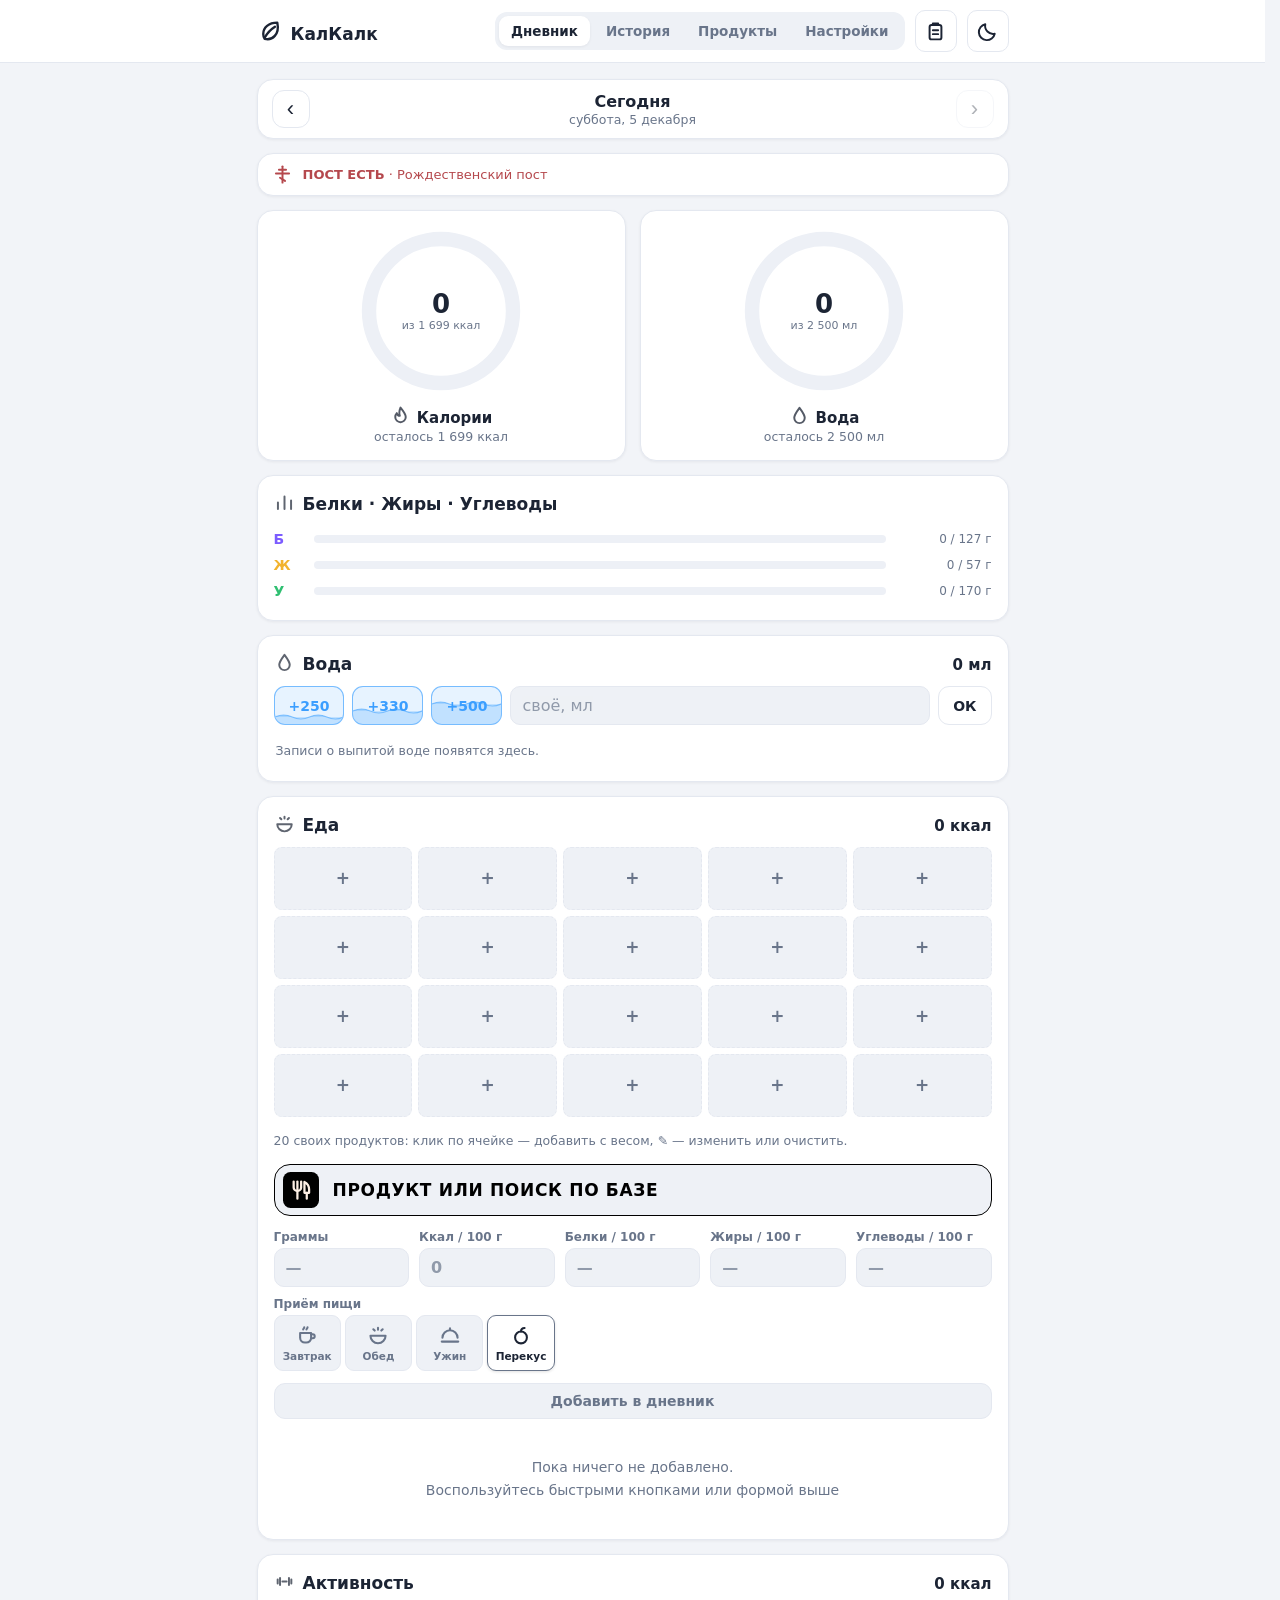
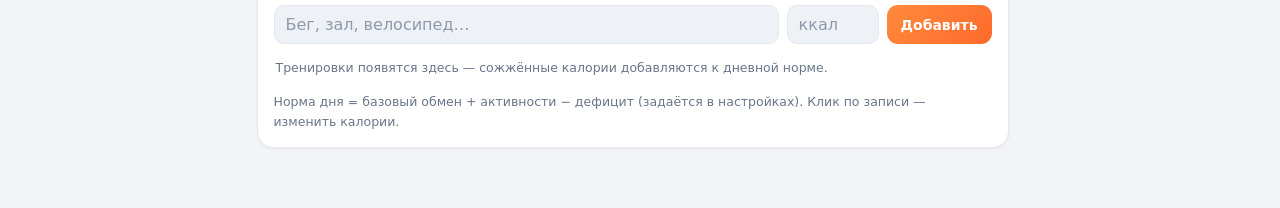
==== commit 1f5b711d: "CalCalk: day norm = BMR + activities - deficit; BMR shown in settings (app.js v28, styles.css v57)" ====
--- a/calcalk/index.html
+++ b/calcalk/index.html
@@ -20,7 +20,7 @@
   document.documentElement.dataset.theme = t;
 })();
 </script>
-<link rel="stylesheet" href="styles.css?v=56">
+<link rel="stylesheet" href="styles.css?v=57">
 </head>
 <body>
 
@@ -62,7 +62,7 @@
           </svg>
           <div class="ring-center">
             <span class="ring-num" id="kcalNum">0</span>
-            <span class="ring-cap" id="kcalCap"></span>
+            <span class="ring-cap" id="kcalCap" title="Норма дня = базовый обмен + активности − дефицит"></span>
           </div>
         </div>
         <div class="ring-title"><span class="ic" data-ico="flame"></span>Калории</div>
@@ -150,7 +150,7 @@
       </form>
       <div class="act-chips" id="actChips"></div>
       <div class="act-log" id="actLog"></div>
-      <p class="hint">Сожжённые калории добавляются к норме дня: что потратили — можно съесть сверх цели. Клик по записи — изменить.</p>
+      <p class="hint">Норма дня = базовый обмен + активности − дефицит (задаётся в настройках). Клик по записи — изменить калории.</p>
     </div>
   </section>
 
@@ -200,23 +200,25 @@
         <label>Возраст<input id="inAge" type="number" min="10" max="100" step="1"></label>
         <label>Вес, кг<input id="inWeight" type="number" min="30" max="300" step="0.1"></label>
         <label>Рост, см<input id="inHeight" type="number" min="120" max="230" step="1"></label>
-        <label class="span2">Активность<select id="inActivity"></select></label>
-        <label class="span2">Цель<select id="inAim"></select></label>
       </div>
       <p class="hint">Профиль сохраняется автоматически при изменении полей.</p>
     </div>
 
     <div class="card">
-      <h3 class="card-title"><span class="ic" data-ico="target"></span>Дневные цели</h3>
+      <h3 class="card-title"><span class="ic" data-ico="target"></span>Дневная норма</h3>
+      <div class="bmr-box">
+        <span class="bmr-label">Поддержание жизнедеятельности</span>
+        <div class="bmr-val" id="bmrVal">—</div>
+        <p class="hint" style="margin:6px 0 0">Базовый обмен по профилю — формула Миффлина — Сан Жеора.</p>
+      </div>
       <div class="food-grid">
-        <label>Калории, ккал<input id="inKcalGoal" type="number" min="500" max="8000" step="10"></label>
+        <label>Дефицит, ккал<input id="inDeficit" type="number" min="0" max="2000" step="10"></label>
         <label>Вода, мл<input id="inWaterGoal" type="number" min="500" max="8000" step="50"></label>
       </div>
       <div class="btn-row">
-        <button class="btn" id="calcKcal"><span class="ic" data-ico="calc"></span>Рассчитать калории по профилю</button>
         <button class="btn" id="calcWater"><span class="ic" data-ico="droplet"></span>Рассчитать воду (30 мл × вес)</button>
       </div>
-      <p class="hint">Расчёт калорий — по формуле Миффлина — Сан Жеора с учётом активности и цели (±15%). Цели сохраняются автоматически.</p>
+      <p class="hint">Норма дня = базовый обмен + сожжённые активности − дефицит. Активности добавляются в дневнике (секция «Активность»), дефицит 300–500 ккал — комфортный темп похудения.</p>
     </div>
 
     <div class="card">
@@ -242,6 +244,6 @@
 
 <div id="toast" role="status"></div>
 
-<script src="app.js?v=27"></script>
+<script src="app.js?v=28"></script>
 </body>
 </html>
--- a/calcalk/styles.css
+++ b/calcalk/styles.css
@@ -434,6 +434,28 @@
 /* Сожжённое в подписи кольца калорий и в истории */
 .burn-note { color: var(--ok); font-weight: 700; }
 .h-burn { font-style: normal; color: var(--ok); font-size: 11.5px; font-weight: 700; margin-left: 3px; }
+
+/* ---------- Дневная норма в настройках: базовый обмен ---------- */
+
+.bmr-box {
+  display: flex;
+  flex-direction: column;
+  gap: 2px;
+  padding: 12px 14px;
+  border: 1px solid color-mix(in srgb, var(--kcal) 30%, var(--border));
+  border-radius: 10px;
+  background: color-mix(in srgb, var(--kcal) 7%, transparent);
+  margin-bottom: 12px;
+}
+.bmr-label {
+  font-size: 11.5px;
+  font-weight: 700;
+  text-transform: uppercase;
+  letter-spacing: 0.06em;
+  color: var(--muted);
+}
+.bmr-val { font-size: 24px; font-weight: 800; color: var(--kcal); font-variant-numeric: tabular-nums; }
+.bmr-val small { font-size: 12px; font-weight: 600; color: var(--muted); margin-left: 4px; }
 
 .chip-del {
   border: none;
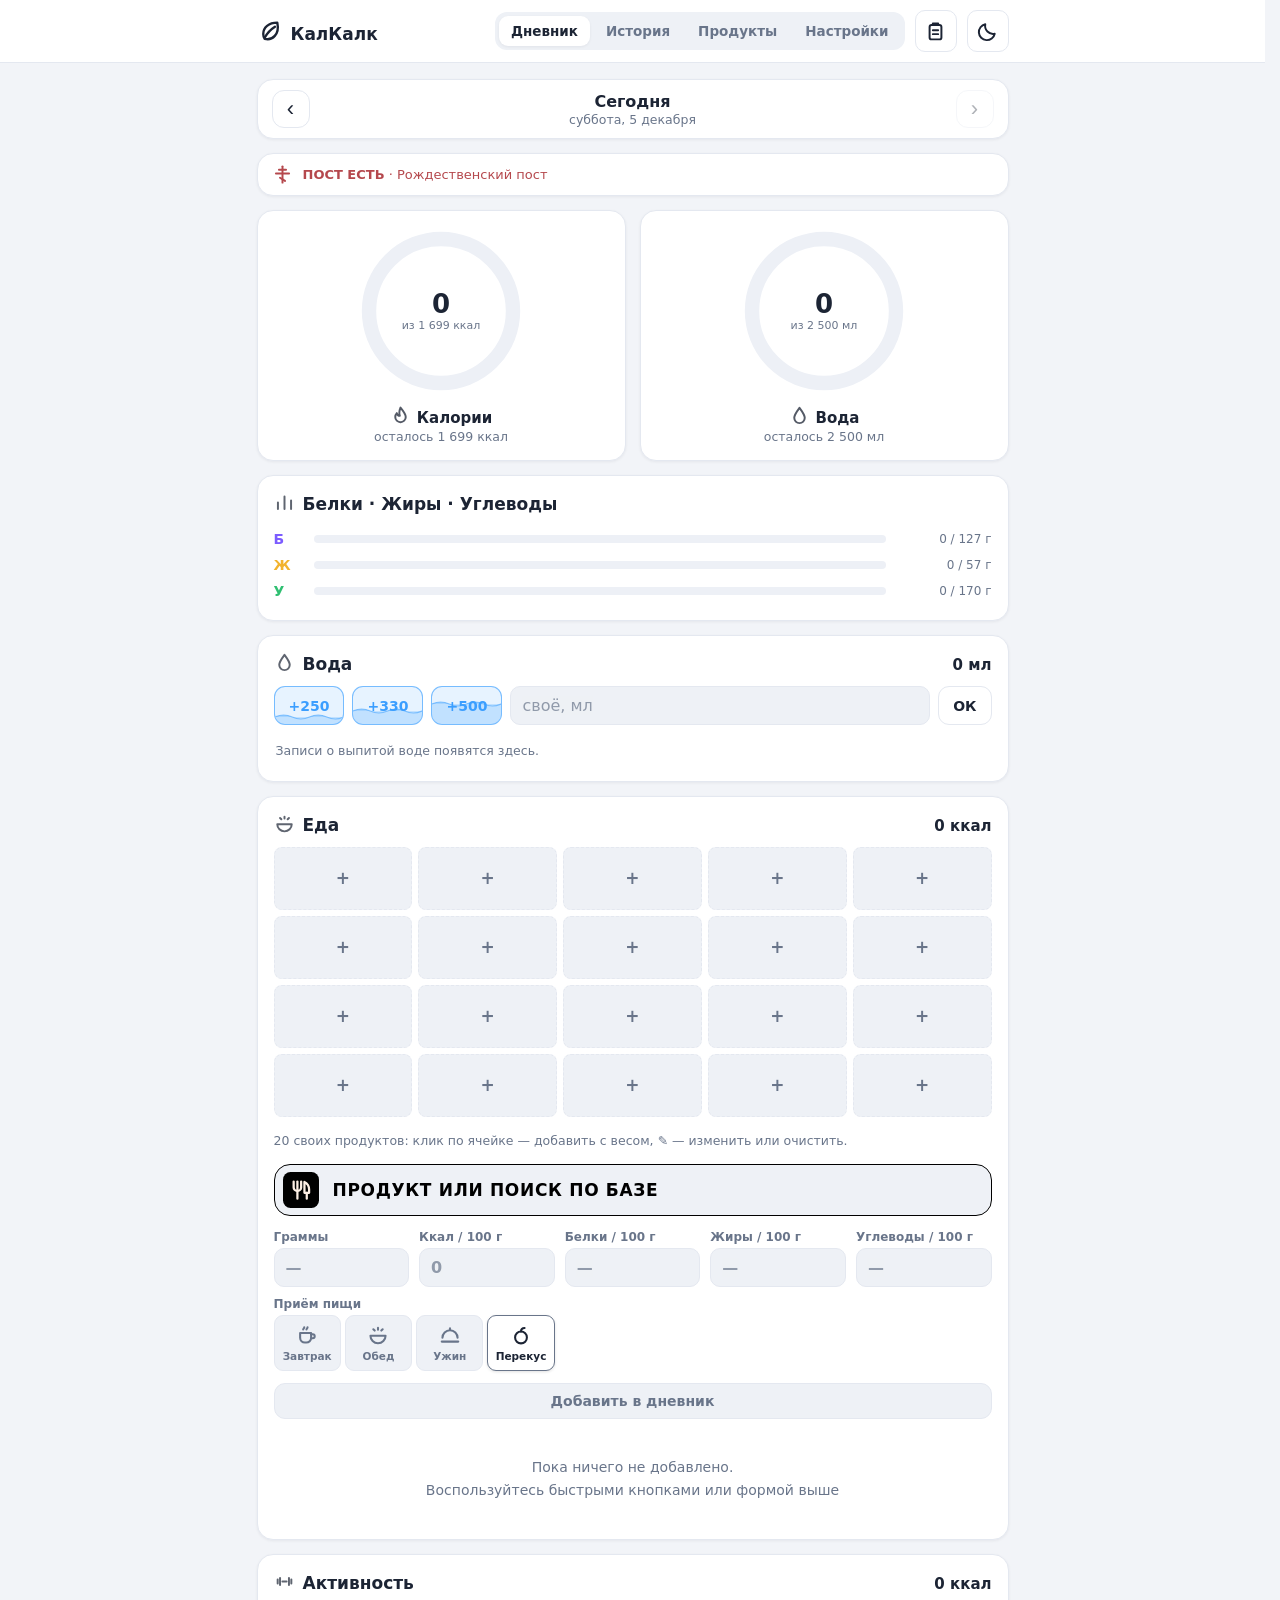
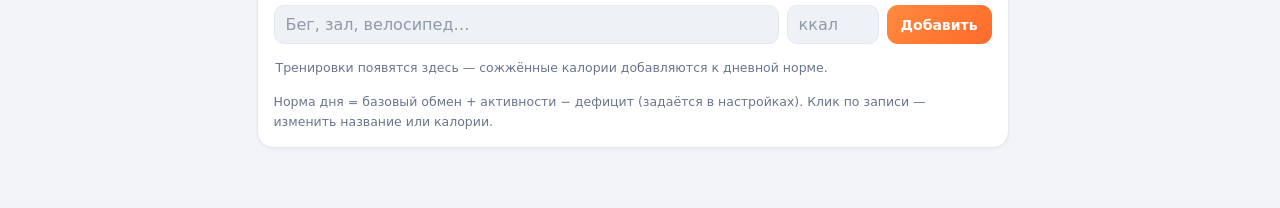
==== commit e399b3b6: "CalCalk: activity edit dialog now edits name and kcal (app.js v29, styles.css v59)" ====
--- a/calcalk/index.html
+++ b/calcalk/index.html
@@ -4,6 +4,13 @@
 <meta charset="UTF-8">
 <meta name="viewport" content="width=device-width, initial-scale=1.0, viewport-fit=cover">
 <meta name="description" content="КалКалк — простой трекер калорий и воды. Данные хранятся в вашем браузере.">
+<meta name="apple-mobile-web-app-capable" content="yes">
+<meta name="mobile-web-app-capable" content="yes">
+<meta name="apple-mobile-web-app-status-bar-style" content="default">
+<meta name="apple-mobile-web-app-title" content="КалКалк">
+<meta name="theme-color" content="#f2f4f8" media="(prefers-color-scheme: light)">
+<meta name="theme-color" content="#0e131b" media="(prefers-color-scheme: dark)">
+<link rel="apple-touch-icon" href="apple-touch-icon.png">
 <title>КалКалк — калории и вода</title>
 <link rel="icon" href="data:image/svg+xml,%3Csvg xmlns='http://www.w3.org/2000/svg' viewBox='0 0 100 100'%3E%3Ctext y='.9em' font-size='90'%3E%F0%9F%A5%97%3C/text%3E%3C/svg%3E">
 <script>
@@ -20,7 +27,7 @@
   document.documentElement.dataset.theme = t;
 })();
 </script>
-<link rel="stylesheet" href="styles.css?v=57">
+<link rel="stylesheet" href="styles.css?v=59">
 </head>
 <body>
 
@@ -150,7 +157,7 @@
       </form>
       <div class="act-chips" id="actChips"></div>
       <div class="act-log" id="actLog"></div>
-      <p class="hint">Норма дня = базовый обмен + активности − дефицит (задаётся в настройках). Клик по записи — изменить калории.</p>
+      <p class="hint">Норма дня = базовый обмен + активности − дефицит (задаётся в настройках). Клик по записи — изменить название или калории.</p>
     </div>
   </section>
 
@@ -244,6 +251,6 @@
 
 <div id="toast" role="status"></div>
 
-<script src="app.js?v=28"></script>
+<script src="app.js?v=29"></script>
 </body>
 </html>
--- a/calcalk/styles.css
+++ b/calcalk/styles.css
@@ -68,7 +68,7 @@
   display: flex;
   align-items: center;
   gap: 10px;
-  padding: 10px 14px;
+  padding: 10px max(14px, env(safe-area-inset-right)) 10px max(14px, env(safe-area-inset-left));
 }
 
 .brand { font-weight: 800; font-size: 17px; white-space: nowrap; }
@@ -117,10 +117,12 @@
 main {
   max-width: 780px;
   margin: 0 auto;
-  padding: 16px 14px 60px;
+  padding: 16px max(14px, env(safe-area-inset-right)) calc(60px + env(safe-area-inset-bottom)) max(14px, env(safe-area-inset-left));
 }
 
 .view { display: grid; gap: 14px; }
+/* карточки могут сжиматься под ширину экрана (иначе min-content растягивает страницу) */
+.view > * { min-width: 0; }
 .hidden { display: none !important; }
 
 .view-title { font-size: 20px; margin: 4px 2px 0; }
@@ -169,6 +171,7 @@
 
 .date-label {
   flex: 1;
+  min-width: 0;
   display: flex;
   flex-direction: column;
   align-items: center;
@@ -182,11 +185,11 @@
 
 .rings-row {
   display: grid;
-  grid-template-columns: 1fr 1fr;
+  grid-template-columns: repeat(2, minmax(0, 1fr));
   gap: 14px;
 }
 
-.ring-card { text-align: center; }
+.ring-card { text-align: center; min-width: 0; }
 
 .ring-wrap {
   position: relative;
@@ -790,7 +793,7 @@
 #toast {
   position: fixed;
   left: 50%;
-  bottom: 24px;
+  bottom: calc(24px + env(safe-area-inset-bottom));
   transform: translate(-50%, 16px);
   background: var(--toast-bg);
   color: #fff;
@@ -811,16 +814,23 @@
 
 #toast.show { opacity: 1; transform: translate(-50%, 0); }
 
-/* ---------- Узкие экраны ---------- */
-.topbar-inner { flex-wrap: wrap; }
-.tabs { flex-wrap: wrap; }
+/* ---------- Узкие экраны (iPhone) ---------- */
+/* Шапка в две строки: бренд + кнопки, ниже — вкладки на всю ширину */
+@media (max-width: 640px) {
+  .topbar-inner { flex-wrap: wrap; row-gap: 8px; }
+  .topbar-inner > .tabs { order: 3; width: 100%; margin-left: 0; }
+  .topbar-inner > a.icon-btn { margin-left: auto; }
+  .tab { flex: 1 1 0; min-width: 0; padding: 8px 4px; font-size: 12.5px; text-align: center; }
+}
 
 @media (max-width: 430px) {
   .ring-num { font-size: 22px; }
   .brand { font-size: 15px; }
-  .tab { padding: 7px 9px; font-size: 12.5px; }
   .card { padding: 14px; }
   .h-row { grid-template-columns: 88px 1fr 1fr; gap: 8px; }
+  /* на самых узких экранах кнопка формы активности переносится на свою строку */
+  .act-form { flex-wrap: wrap; }
+  .act-form .btn { flex: 1 1 100%; }
 }
 
 /* Монохромные иконки и переключатель приёма пищи */
@@ -997,6 +1007,7 @@
 .qd-step:hover { border-color: var(--muted); }
 .qd-step:active { transform: scale(.96); }
 .qd-quick-g { display: grid; grid-template-columns: repeat(5, 1fr); gap: 6px; margin-top: 8px; }
+.qd-name-input { width: 100%; font-size: 15px; font-weight: 600; padding: 10px 12px; }
 .qd-quick-g button {
   padding: 7px 0; border-radius: 9px;
   border: 1px solid var(--border); background: var(--card); color: var(--muted);
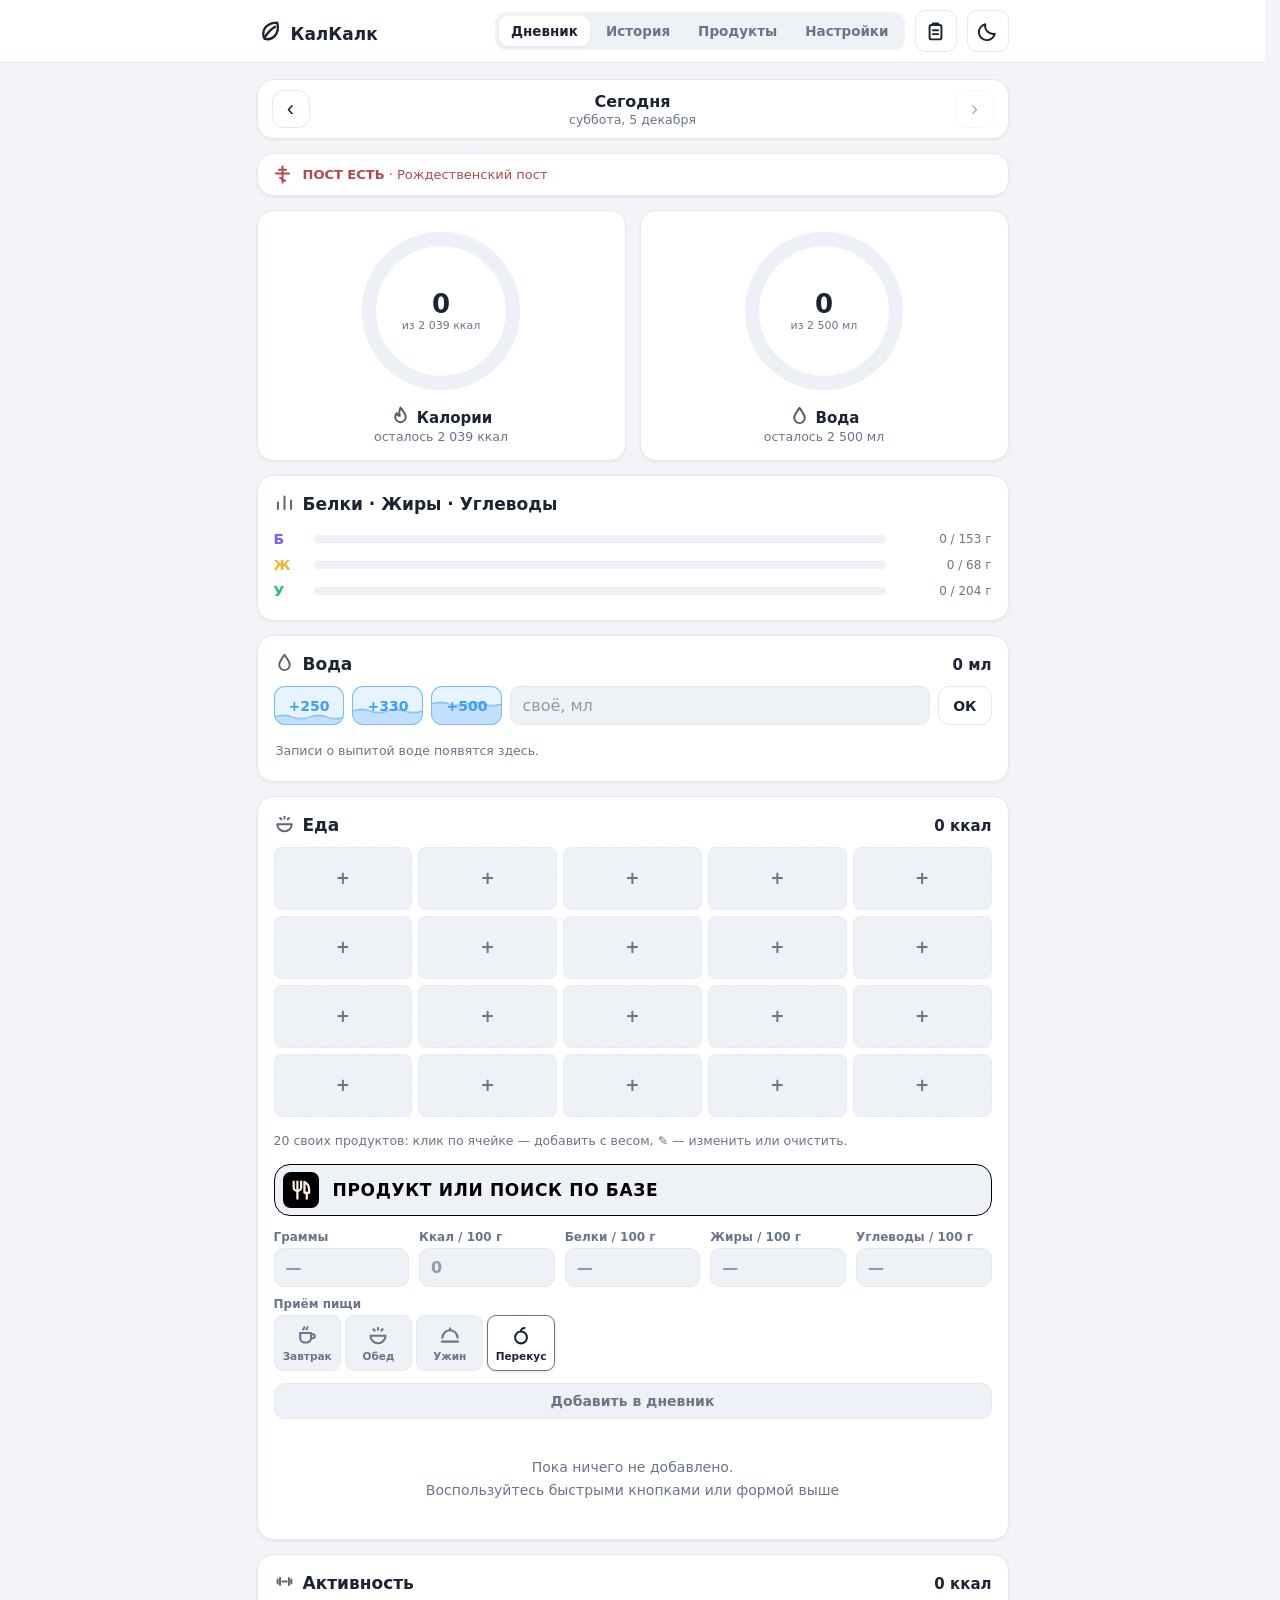
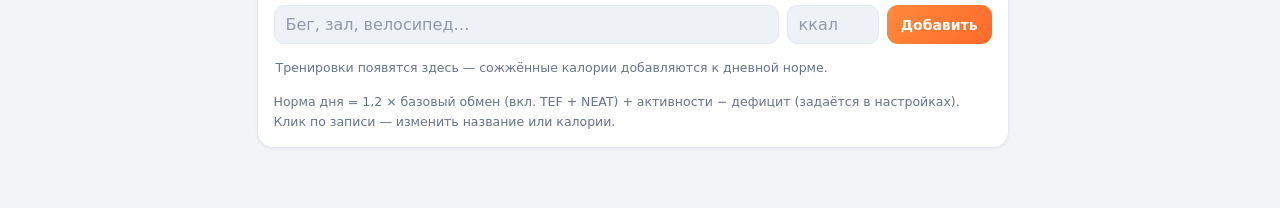
==== commit abbe4cd1: "CalCalk: TEF+NEAT line (0.2xBMR), day norm = 1.2xBMR + activities - deficit (app.js v30, styles.css " ====
--- a/calcalk/index.html
+++ b/calcalk/index.html
@@ -27,7 +27,7 @@
   document.documentElement.dataset.theme = t;
 })();
 </script>
-<link rel="stylesheet" href="styles.css?v=59">
+<link rel="stylesheet" href="styles.css?v=60">
 </head>
 <body>
 
@@ -69,7 +69,7 @@
           </svg>
           <div class="ring-center">
             <span class="ring-num" id="kcalNum">0</span>
-            <span class="ring-cap" id="kcalCap" title="Норма дня = базовый обмен + активности − дефицит"></span>
+            <span class="ring-cap" id="kcalCap" title="Норма дня = 1,2 × базовый обмен (вкл. TEF + NEAT) + активности − дефицит"></span>
           </div>
         </div>
         <div class="ring-title"><span class="ic" data-ico="flame"></span>Калории</div>
@@ -157,7 +157,7 @@
       </form>
       <div class="act-chips" id="actChips"></div>
       <div class="act-log" id="actLog"></div>
-      <p class="hint">Норма дня = базовый обмен + активности − дефицит (задаётся в настройках). Клик по записи — изменить название или калории.</p>
+      <p class="hint">Норма дня = 1,2 × базовый обмен (вкл. TEF + NEAT) + активности − дефицит (задаётся в настройках). Клик по записи — изменить название или калории.</p>
     </div>
   </section>
 
@@ -214,9 +214,18 @@
     <div class="card">
       <h3 class="card-title"><span class="ic" data-ico="target"></span>Дневная норма</h3>
       <div class="bmr-box">
-        <span class="bmr-label">Поддержание жизнедеятельности</span>
-        <div class="bmr-val" id="bmrVal">—</div>
-        <p class="hint" style="margin:6px 0 0">Базовый обмен по профилю — формула Миффлина — Сан Жеора.</p>
+        <div class="bmr-row">
+          <span class="bmr-label">Поддержание жизнедеятельности<small>базовый обмен — Миффлин — Сан Жеор</small></span>
+          <span class="bmr-num" id="bmrVal">—</span>
+        </div>
+        <div class="bmr-row">
+          <span class="bmr-label">TEF + NEAT<small>переваривание пищи и бытовая активность, 20% от обмена</small></span>
+          <span class="bmr-num" id="tefVal">—</span>
+        </div>
+        <div class="bmr-row bmr-total">
+          <span class="bmr-label">Итого суточный расход ×1,2</span>
+          <span class="bmr-num" id="bmrTotalVal">—</span>
+        </div>
       </div>
       <div class="food-grid">
         <label>Дефицит, ккал<input id="inDeficit" type="number" min="0" max="2000" step="10"></label>
@@ -225,7 +234,7 @@
       <div class="btn-row">
         <button class="btn" id="calcWater"><span class="ic" data-ico="droplet"></span>Рассчитать воду (30 мл × вес)</button>
       </div>
-      <p class="hint">Норма дня = базовый обмен + сожжённые активности − дефицит. Активности добавляются в дневнике (секция «Активность»), дефицит 300–500 ккал — комфортный темп похудения.</p>
+      <p class="hint">Норма дня = 1,2 × базовый обмен (включая TEF + NEAT) + сожжённые активности − дефицит. Активности добавляются в дневнике (секция «Активность»), дефицит 300–500 ккал — комфортный темп похудения.</p>
     </div>
 
     <div class="card">
@@ -251,6 +260,6 @@
 
 <div id="toast" role="status"></div>
 
-<script src="app.js?v=29"></script>
+<script src="app.js?v=30"></script>
 </body>
 </html>
--- a/calcalk/styles.css
+++ b/calcalk/styles.css
@@ -438,27 +438,34 @@
 .burn-note { color: var(--ok); font-weight: 700; }
 .h-burn { font-style: normal; color: var(--ok); font-size: 11.5px; font-weight: 700; margin-left: 3px; }
 
-/* ---------- Дневная норма в настройках: базовый обмен ---------- */
+/* ---------- Дневная норма в настройках: базовый обмен + TEF/NEAT ---------- */
 
 .bmr-box {
   display: flex;
   flex-direction: column;
-  gap: 2px;
+  gap: 9px;
   padding: 12px 14px;
   border: 1px solid color-mix(in srgb, var(--kcal) 30%, var(--border));
   border-radius: 10px;
   background: color-mix(in srgb, var(--kcal) 7%, transparent);
   margin-bottom: 12px;
 }
+.bmr-row { display: flex; align-items: baseline; justify-content: space-between; gap: 10px; }
 .bmr-label {
-  font-size: 11.5px;
+  font-size: 12px;
   font-weight: 700;
-  text-transform: uppercase;
-  letter-spacing: 0.06em;
-  color: var(--muted);
-}
-.bmr-val { font-size: 24px; font-weight: 800; color: var(--kcal); font-variant-numeric: tabular-nums; }
-.bmr-val small { font-size: 12px; font-weight: 600; color: var(--muted); margin-left: 4px; }
+  color: var(--muted);
+  display: flex;
+  flex-direction: column;
+  gap: 1px;
+  min-width: 0;
+}
+.bmr-label small { font-size: 11px; font-weight: 500; opacity: .8; }
+.bmr-num { font-size: 17px; font-weight: 800; color: var(--kcal); font-variant-numeric: tabular-nums; white-space: nowrap; }
+.bmr-num small { font-size: 11px; font-weight: 600; color: var(--muted); margin-left: 3px; }
+.bmr-row.bmr-total { border-top: 1px dashed color-mix(in srgb, var(--kcal) 35%, var(--border)); padding-top: 9px; }
+.bmr-total .bmr-label { color: var(--text); text-transform: none; }
+.bmr-total .bmr-num { font-size: 21px; }
 
 .chip-del {
   border: none;
